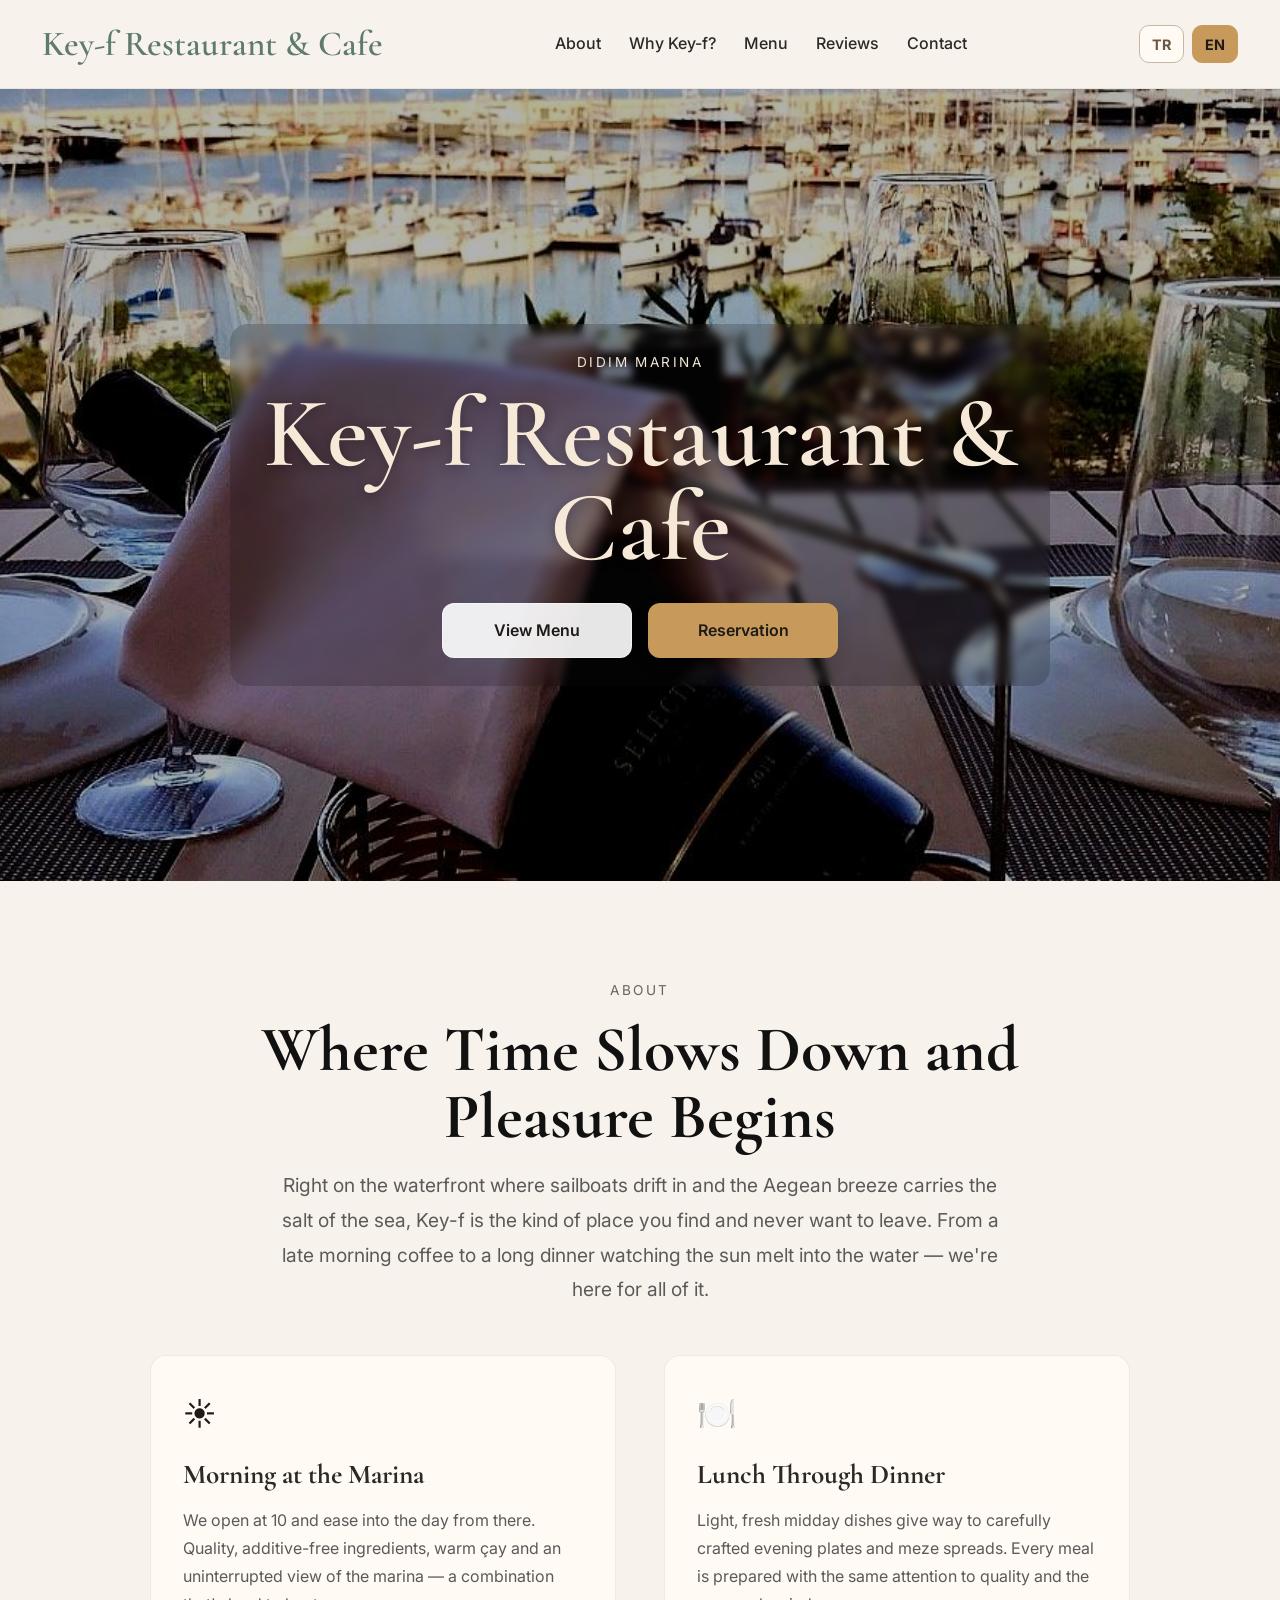
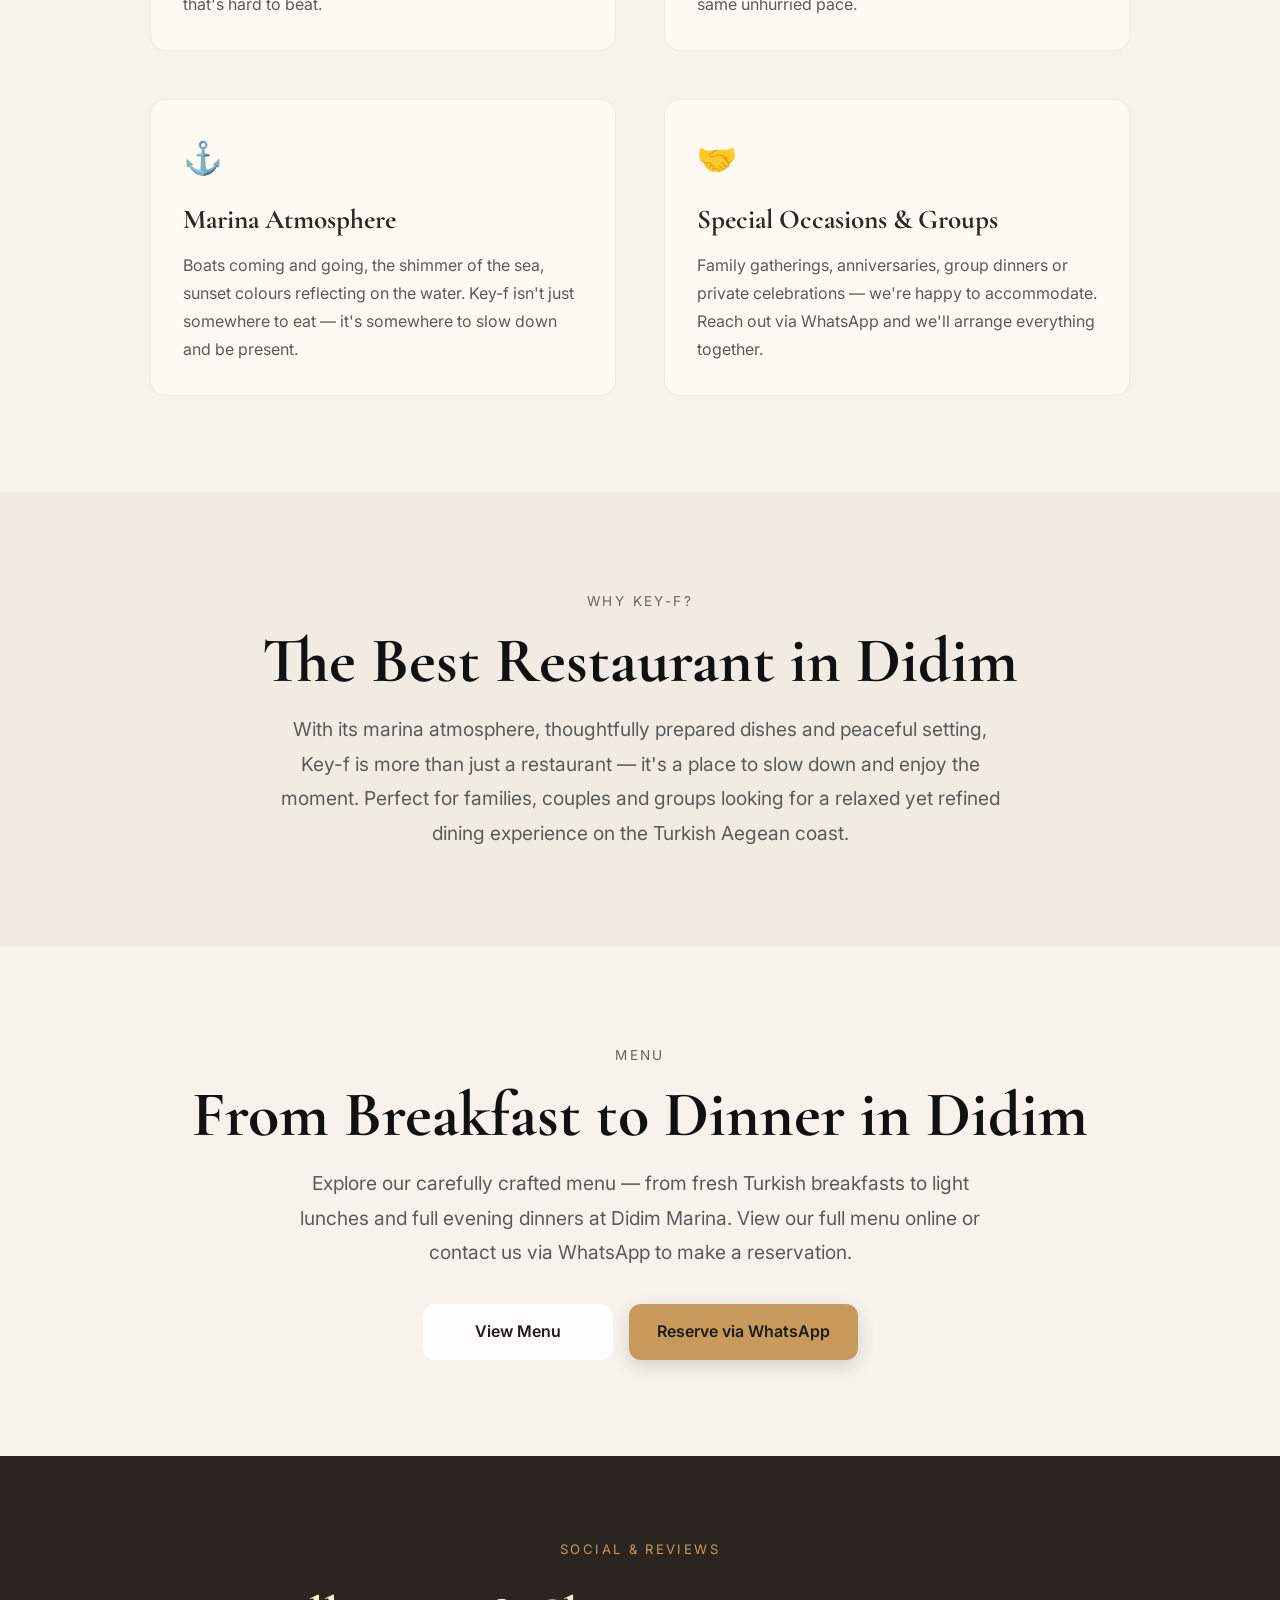
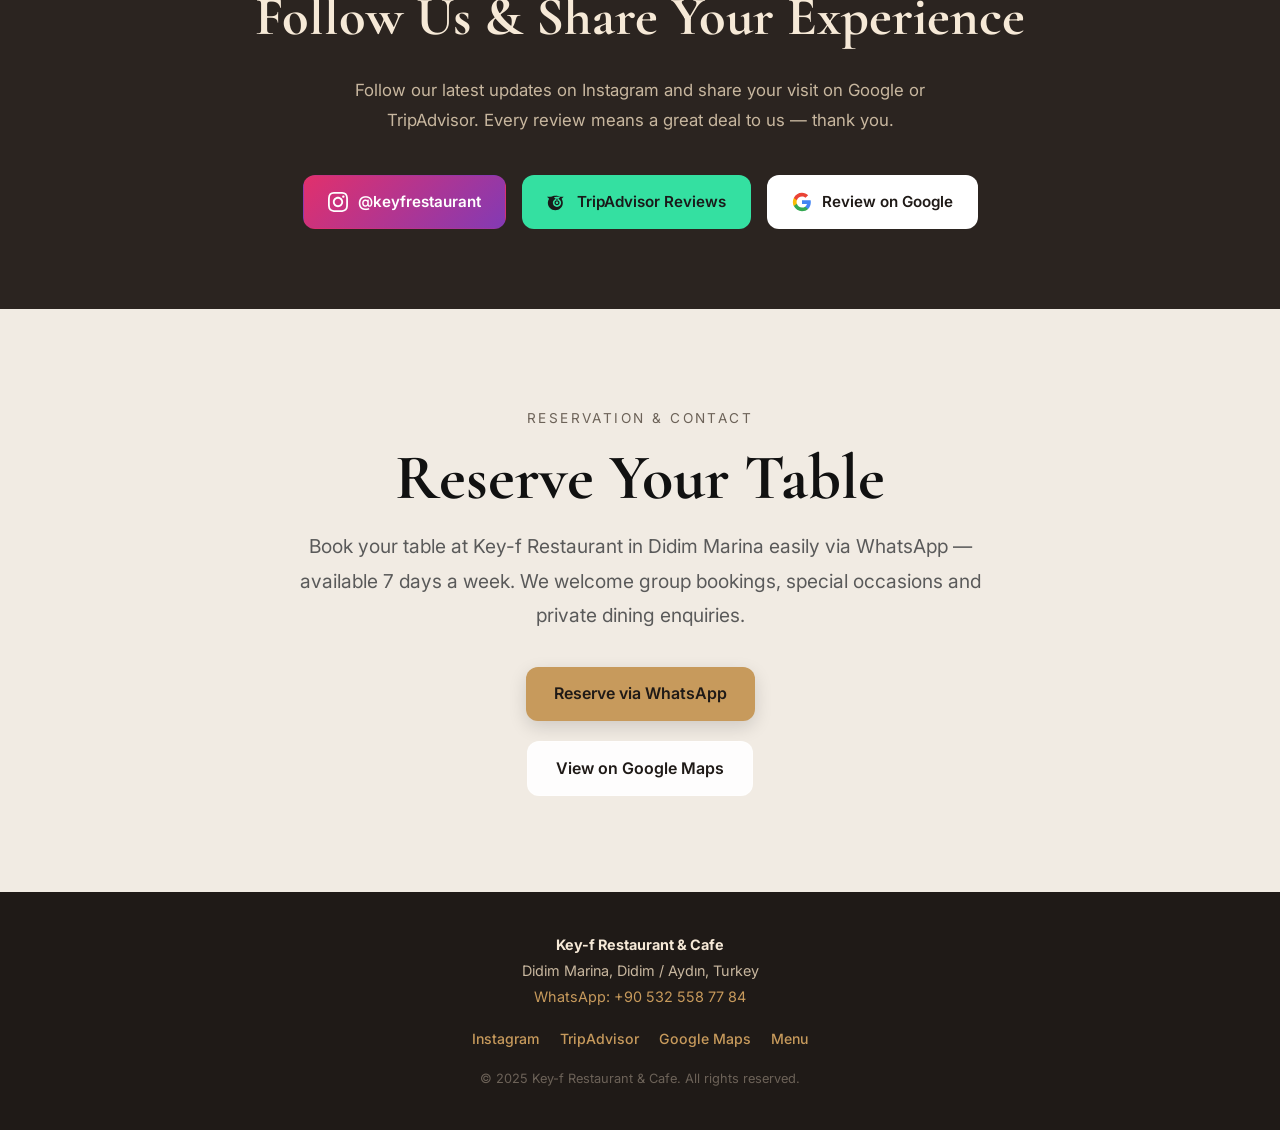
==== en.html @ b9b975cb "Update en.html" ====
<!DOCTYPE html>
<html lang="en">
<head>
  <link rel="canonical" href="https://sitenizin-adresi.com/en.html" />
  <meta charset="UTF-8" />
  <meta name="viewport" content="width=device-width, initial-scale=1.0" />

  <title>Key-f Restaurant & Cafe | Seafront Dining at Didim Marina, Turkey</title>

  <meta
    name="description"
    content="Key-f Restaurant & Cafe sits right on Didim Marina with stunning sea views. Enjoy breakfast, lunch and dinner with carefully prepared dishes. Book your table via WhatsApp."
  />
  <meta name="keywords" content="Didim restaurant, Didim Marina restaurant, restaurant in Didim, Didim cafe, seafront restaurant Turkey, Didim dining, Key-f restaurant, Didim breakfast, Didim reservation" />
  <link rel="canonical" href="https://www.keyfrestaurant.com/en.html" />
  <link rel="alternate" hreflang="tr" href="https://www.keyfrestaurant.com/" />
  <link rel="alternate" hreflang="en" href="https://www.keyfrestaurant.com/en.html" />

  <meta property="og:type" content="restaurant" />
  <meta property="og:title" content="Key-f Restaurant & Cafe | Didim Marina, Turkey" />
  <meta property="og:description" content="Seafront restaurant at Didim Marina. From breakfast to dinner with stunning sea views and a relaxed marina atmosphere." />
  <meta property="og:url" content="https://www.keyfrestaurant.com/en.html" />
  <meta property="og:image" content="https://www.keyfrestaurant.com/hero.jpg" />
  <meta property="og:locale" content="en_GB" />
  <meta property="og:locale:alternate" content="tr_TR" />
  <meta property="og:site_name" content="Key-f Restaurant & Cafe" />

  <meta name="twitter:card" content="summary_large_image" />
  <meta name="twitter:title" content="Key-f Restaurant & Cafe | Didim Marina" />
  <meta name="twitter:description" content="Seafront dining at Didim Marina, Turkey. Breakfast to dinner. Book via WhatsApp." />
  <meta name="twitter:image" content="https://www.keyfrestaurant.com/hero.jpg" />

  <script type="application/ld+json">
  {
    "@context": "https://schema.org",
    "@type": "Restaurant",
    "name": "Key-f Restaurant & Cafe",
    "description": "Seafront restaurant and cafe at Didim Marina. From breakfast to dinner with stunning sea views and a relaxed atmosphere.",
    "url": "https://www.keyfrestaurant.com/en.html",
    "image": "https://www.keyfrestaurant.com/hero.jpg",
    "telephone": "+905325587784",
    "address": {
      "@type": "PostalAddress",
      "addressLocality": "Didim",
      "addressRegion": "Aydın",
      "addressCountry": "TR"
    },
    "geo": {
      "@type": "GeoCoordinates",
      "latitude": "37.3690",
      "longitude": "27.2693"
    },
    "servesCuisine": "Turkish Cuisine",
    "priceRange": "₺₺",
    "hasMap": "https://maps.google.com/?q=37.3690,27.2693",
    "menu": "https://keyfrestaurant.qr.menulux.com",
    "acceptsReservations": "True",
    "openingHours": "Mo-Su 08:00-23:00",
    "sameAs": [
      "https://www.instagram.com/keyfrestaurant",
      "https://www.tripadvisor.com.tr/overview?locationId=4831792"
    ]
  }
  </script>

  <link rel="preconnect" href="https://fonts.googleapis.com" />
  <link rel="preconnect" href="https://fonts.gstatic.com" crossorigin />
  <link
    href="https://fonts.googleapis.com/css2?family=Cormorant+Garamond:wght@500;600;700&family=Inter:wght@400;500;600;700&display=swap"
    rel="stylesheet"
  />
  <style>
    * { box-sizing: border-box; margin: 0; padding: 0; }
    html { scroll-behavior: smooth; }
    body { font-family: "Inter", sans-serif; color: #1f1a17; background: #f7f2eb; line-height: 1.6; }
    a { text-decoration: none; }

    .site-header {
      position: sticky; top: 0; z-index: 1000;
      background: rgba(247, 242, 235, 0.96);
      backdrop-filter: blur(10px);
      border-bottom: 1px solid rgba(0,0,0,0.06);
    }
    .header-inner {
      max-width: 1240px; margin: 0 auto; padding: 16px 22px;
      display: flex; align-items: center; justify-content: space-between; gap: 20px;
    }
    .logo { font-family: "Cormorant Garamond", serif; font-size: 2.2rem; font-weight: 600; color: #5f7b6e; white-space: nowrap; }
    .main-nav { display: flex; align-items: center; gap: 28px; flex-wrap: wrap; justify-content: center; }
    .main-nav a { color: #2b2926; font-size: 1rem; font-weight: 500; transition: color 0.25s ease; }
    .main-nav a:hover { color: #b98949; }
    .lang-switch { display: flex; align-items: center; gap: 8px; flex-shrink: 0; }
    .lang-btn {
      display: inline-flex; align-items: center; justify-content: center;
      min-width: 44px; height: 38px; padding: 0 12px; border-radius: 10px;
      border: 1px solid #c8b79f; background: #fffaf3; color: #6a5641;
      font-size: 0.9rem; font-weight: 700; transition: all 0.25s ease;
    }
    .lang-btn:hover { border-color: #b98949; color: #b98949; }
    .lang-btn.active { background: #c79a5c; border-color: #c79a5c; color: #1f1a17; }

    .hero {
      position: relative; min-height: 88vh;
      display: flex; align-items: center; justify-content: center;
      text-align: center; padding: 120px 20px 80px;
      background: linear-gradient(rgba(0,0,0,0.30), rgba(0,0,0,0.30)), url("hero.jpg") center center / cover no-repeat;
      overflow: hidden;
    }
    .hero-content {
      max-width: 820px; padding: 28px 32px;
      background: rgba(20,18,16,0.20); backdrop-filter: blur(4px); border-radius: 18px;
    }
    .hero-subtitle { margin-bottom: 12px; font-size: 0.85rem; letter-spacing: 0.18em; text-transform: uppercase; color: #f2e7d8; }
    .hero h1 {
      font-family: "Cormorant Garamond", serif; font-size: clamp(3.4rem, 8vw, 6.2rem);
      line-height: 0.95; font-weight: 600; color: #f6e9d7; margin-bottom: 28px;
      text-shadow: 0 2px 12px rgba(0,0,0,0.30);
    }
    .hero-buttons, .menu-buttons { display: flex; justify-content: center; gap: 16px; flex-wrap: wrap; }

    .btn {
      display: inline-flex; align-items: center; justify-content: center;
      min-width: 190px; padding: 14px 28px; border-radius: 12px;
      font-size: 1rem; font-weight: 600; transition: all 0.25s ease;
    }
    .btn-primary { background: #c79a5c; color: #1f1a17; box-shadow: 0 6px 18px rgba(0,0,0,0.14); }
    .btn-primary:hover { background: #b98949; transform: translateY(-1px); }
    .btn-secondary { background: rgba(255,255,255,0.90); color: #1f1a17; border: 1px solid rgba(255,255,255,0.45); }
    .btn-secondary:hover { background: #ffffff; transform: translateY(-1px); }

    .content-section { padding: 96px 20px; }
    .section-light { background: #f7f2eb; }
    .section-soft { background: #f1ebe3; }
    .section-container { max-width: 980px; margin: 0 auto; text-align: center; }
    .section-eyebrow { display: inline-block; margin-bottom: 14px; font-size: 0.85rem; letter-spacing: 0.18em; color: #6c6258; }
    .content-section h2 {
      font-family: "Cormorant Garamond", serif; font-size: clamp(2.6rem, 5vw, 4.2rem);
      line-height: 1.05; margin-bottom: 18px; color: #111;
    }
    .content-section p { max-width: 720px; margin: 0 auto; font-size: 1.2rem; line-height: 1.8; color: #5a5a5a; }
    .menu-buttons { margin-top: 34px; }

    /* ABOUT GRID */
    .about-grid {
      display: grid; grid-template-columns: 1fr 1fr; gap: 48px;
      text-align: left; margin-top: 48px; align-items: start;
    }
    .about-card {
      background: #fffaf3; border-radius: 16px;
      padding: 32px; border: 1px solid rgba(199, 154, 92, 0.18);
    }
    .about-card-icon { font-size: 2rem; margin-bottom: 14px; }
    .about-card h3 { font-family: "Cormorant Garamond", serif; font-size: 1.7rem; color: #2b2926; margin-bottom: 10px; }
    .about-card p { font-size: 1rem; color: #5a5a5a; line-height: 1.75; margin: 0; }

    /* SOCIAL SECTION */
    .social-section { padding: 80px 20px; background: #2b2420; }
    .social-container { max-width: 860px; margin: 0 auto; text-align: center; }
    .social-eyebrow { display: inline-block; margin-bottom: 14px; font-size: 0.82rem; letter-spacing: 0.18em; color: #c79a5c; }
    .social-section h2 { font-family: "Cormorant Garamond", serif; font-size: clamp(2.2rem, 5vw, 3.4rem); color: #f6e9d7; margin-bottom: 14px; }
    .social-section p { color: #c8b79f; font-size: 1.05rem; line-height: 1.8; max-width: 580px; margin: 0 auto 40px; }
    .social-links { display: flex; justify-content: center; gap: 16px; flex-wrap: wrap; }
    .social-btn {
      display: inline-flex; align-items: center; gap: 10px;
      padding: 14px 24px; border-radius: 12px; font-size: 0.95rem; font-weight: 600;
      transition: all 0.25s ease; border: 1px solid transparent;
    }
    .social-btn svg { width: 20px; height: 20px; flex-shrink: 0; }
    .social-btn-instagram { background: linear-gradient(135deg, #e1306c, #833ab4); color: #fff; }
    .social-btn-instagram:hover { opacity: 0.88; transform: translateY(-2px); }
    .social-btn-tripadvisor { background: #34e0a1; color: #1a1a1a; }
    .social-btn-tripadvisor:hover { background: #28c98f; transform: translateY(-2px); }
    .social-btn-google { background: #fff; color: #1f1a17; border-color: rgba(255,255,255,0.3); }
    .social-btn-google:hover { background: #f1f1f1; transform: translateY(-2px); }

    /* MAP */
    .map-wrapper {
      margin-top: 40px; border-radius: 16px; overflow: hidden;
      box-shadow: 0 8px 32px rgba(0,0,0,0.12); border: 1px solid rgba(199,154,92,0.2);
    }
    .map-wrapper iframe { display: block; width: 100%; height: 420px; border: 0; }

    /* FOOTER */
    footer { background: #1f1a17; color: #c8b79f; text-align: center; padding: 40px 20px; font-size: 0.9rem; line-height: 1.8; }
    .footer-social { display: flex; justify-content: center; gap: 20px; margin: 16px 0; flex-wrap: wrap; }
    .footer-social a { color: #c79a5c; font-size: 0.88rem; font-weight: 500; transition: color 0.2s; }
    .footer-social a:hover { color: #f6e9d7; }

    /* RESPONSIVE */
    @media (max-width: 1024px) {
      .header-inner { flex-wrap: wrap; justify-content: center; }
      .main-nav { order: 3; width: 100%; gap: 18px; }
      .lang-switch { order: 2; }
      .logo { text-align: center; }
      .hero { min-height: 82vh; padding-top: 110px; }
      .hero-content { max-width: 92%; padding: 22px 20px; }
      .content-section p { font-size: 1.08rem; }
      .about-grid { grid-template-columns: 1fr; gap: 24px; }
    }
    @media (max-width: 768px) {
      .header-inner { padding: 16px; }
      .logo { font-size: 1.9rem; }
      .main-nav { gap: 14px; }
      .main-nav a { font-size: 0.95rem; }
      .lang-btn { min-width: 42px; height: 36px; font-size: 0.85rem; }
      .hero h1 { font-size: clamp(2.8rem, 11vw, 4.4rem); }
      .hero-subtitle { font-size: 0.78rem; }
      .btn { width: 100%; max-width: 320px; }
      .hero-buttons, .menu-buttons { flex-direction: column; align-items: center; }
      .content-section { padding: 78px 18px; }
      .content-section p { font-size: 1rem; line-height: 1.75; }
      .social-links { flex-direction: column; align-items: center; }
      .social-btn { width: 100%; max-width: 300px; justify-content: center; }
      .map-wrapper iframe { height: 300px; }
    }
    @media (max-width: 480px) {
      .logo { font-size: 1.6rem; }
      .content-section h2 { font-size: 2.4rem; }
      .hero-content { border-radius: 14px; }
    }
  </style>
</head>
<body>
  <header class="site-header">
    <div class="header-inner">
      <a href="#top" class="logo">Key-f Restaurant &amp; Cafe</a>
      <nav class="main-nav" aria-label="Main navigation">
        <a href="#about">About</a>
        <a href="#why">Why Key-f?</a>
        <a href="#menu">Menu</a>
        <a href="#social">Reviews</a>
        <a href="#contact">Contact</a>
      </nav>
      <div class="lang-switch">
        <a href="index.html" class="lang-btn" aria-label="Türkçe">TR</a>
        <a href="en.html" class="lang-btn active" aria-label="English">EN</a>
      </div>
    </div>
  </header>

  <main>
    <section class="hero" id="top" aria-label="Hero image">
      <div class="hero-content">
        <p class="hero-subtitle">Didim Marina</p>
        <h1>Key-f Restaurant &amp; Cafe</h1>
        <div class="hero-buttons">
          <a href="#menu" class="btn btn-secondary">View Menu</a>
          <a href="https://wa.me/905325587784" target="_blank" rel="noopener" class="btn btn-primary">Reservation</a>
        </div>
      </div>
    </section>

    <!-- ABOUT — Enhanced -->
    <section id="about" class="content-section section-light">
      <div class="section-container">
        <span class="section-eyebrow">ABOUT</span>
        <h2>Where Time Slows Down and Pleasure Begins</h2>
        <p>
          Right on the waterfront where sailboats drift in and the Aegean breeze carries the salt of the sea,
          Key-f is the kind of place you find and never want to leave.
          From a late morning coffee to a long dinner watching the sun melt into the water — we're here for all of it.
        </p>

        <div class="about-grid">
          <div class="about-card">
            <div class="about-card-icon">☀️</div>
            <h3>Morning at the Marina</h3>
            <p>
              We open at 10 and ease into the day from there. Quality, additive-free ingredients,
              warm çay and an uninterrupted view of the marina — a combination that's hard to beat.
            </p>
          </div>
          <div class="about-card">
            <div class="about-card-icon">🍽️</div>
            <h3>Lunch Through Dinner</h3>
            <p>
              Light, fresh midday dishes give way to carefully crafted evening plates and meze spreads.
              Every meal is prepared with the same attention to quality and the same unhurried pace.
            </p>
          </div>
          <div class="about-card">
            <div class="about-card-icon">⚓</div>
            <h3>Marina Atmosphere</h3>
            <p>
              Boats coming and going, the shimmer of the sea, sunset colours reflecting on the water.
              Key-f isn't just somewhere to eat — it's somewhere to slow down and be present.
            </p>
          </div>
          <div class="about-card">
            <div class="about-card-icon">🤝</div>
            <h3>Special Occasions & Groups</h3>
            <p>
              Family gatherings, anniversaries, group dinners or private celebrations — we're happy to accommodate.
              Reach out via WhatsApp and we'll arrange everything together.
            </p>
          </div>
        </div>
      </div>
    </section>

    <section id="why" class="content-section section-soft">
      <div class="section-container">
        <span class="section-eyebrow">WHY KEY-F?</span>
        <h2>The Best Restaurant in Didim</h2>
        <p>
          With its marina atmosphere, thoughtfully prepared dishes and peaceful setting, Key-f is more than just a restaurant — it's a place to slow down and enjoy the moment.
          Perfect for families, couples and groups looking for a relaxed yet refined dining experience on the Turkish Aegean coast.
        </p>
      </div>
    </section>

    <section id="menu" class="content-section section-light">
      <div class="section-container">
        <span class="section-eyebrow">MENU</span>
        <h2>From Breakfast to Dinner in Didim</h2>
        <p>
          Explore our carefully crafted menu — from fresh Turkish breakfasts to light lunches and full evening dinners at Didim Marina.
          View our full menu online or contact us via WhatsApp to make a reservation.
        </p>
        <div class="menu-buttons">
          <a href="https://keyfrestaurant.qr.menulux.com" target="_blank" rel="noopener" class="btn btn-secondary">View Menu</a>
          <a href="https://wa.me/905325587784" target="_blank" rel="noopener" class="btn btn-primary">Reserve via WhatsApp</a>
        </div>
      </div>
    </section>

    <!-- SOCIAL & REVIEWS — New section -->
    <section id="social" class="social-section">
      <div class="social-container">
        <span class="social-eyebrow">SOCIAL &amp; REVIEWS</span>
        <h2>Follow Us &amp; Share Your Experience</h2>
        <p>
          Follow our latest updates on Instagram and share your visit on Google or TripAdvisor.
          Every review means a great deal to us — thank you.
        </p>
        <div class="social-links">
          <!-- Instagram -->
          <a href="https://www.instagram.com/keyfrestaurant" target="_blank" rel="noopener" class="social-btn social-btn-instagram">
            <svg viewBox="0 0 24 24" fill="currentColor" aria-hidden="true">
              <path d="M12 2.163c3.204 0 3.584.012 4.85.07 3.252.148 4.771 1.691 4.919 4.919.058 1.265.069 1.645.069 4.849 0 3.205-.012 3.584-.069 4.849-.149 3.225-1.664 4.771-4.919 4.919-1.266.058-1.644.07-4.85.07-3.204 0-3.584-.012-4.849-.07-3.26-.149-4.771-1.699-4.919-4.92-.058-1.265-.07-1.644-.07-4.849 0-3.204.013-3.583.07-4.849.149-3.227 1.664-4.771 4.919-4.919 1.266-.057 1.645-.069 4.849-.069zm0-2.163c-3.259 0-3.667.014-4.947.072-4.358.2-6.78 2.618-6.98 6.98-.059 1.281-.073 1.689-.073 4.948 0 3.259.014 3.668.072 4.948.2 4.358 2.618 6.78 6.98 6.98 1.281.058 1.689.072 4.948.072 3.259 0 3.668-.014 4.948-.072 4.354-.2 6.782-2.618 6.979-6.98.059-1.28.073-1.689.073-4.948 0-3.259-.014-3.667-.072-4.947-.196-4.354-2.617-6.78-6.979-6.98-1.281-.059-1.69-.073-4.949-.073zm0 5.838c-3.403 0-6.162 2.759-6.162 6.162s2.759 6.163 6.162 6.163 6.162-2.759 6.162-6.163c0-3.403-2.759-6.162-6.162-6.162zm0 10.162c-2.209 0-4-1.79-4-4 0-2.209 1.791-4 4-4s4 1.791 4 4c0 2.21-1.791 4-4 4zm6.406-11.845c-.796 0-1.441.645-1.441 1.44s.645 1.44 1.441 1.44c.795 0 1.439-.645 1.439-1.44s-.644-1.44-1.439-1.44z"/>
            </svg>
            @keyfrestaurant
          </a>

          <!-- TripAdvisor -->
          <a href="https://www.tripadvisor.com.tr/overview?locationId=4831792" target="_blank" rel="noopener" class="social-btn social-btn-tripadvisor">
            <svg viewBox="0 0 24 24" fill="currentColor" aria-hidden="true">
              <path d="M12.006 4.295c-2.517 0-4.909.494-7.097 1.385L0 5.68l2.503 2.503C1.57 9.625 1 11.246 1 13c0 4.971 4.029 9 9 9h.006c4.971 0 9-4.029 9-9 0-1.754-.57-3.375-1.503-4.817L20 5.68l-4.909-.007C12.902 4.789 10.523 4.295 12.006 4.295zm-.006 1.5c1.333 0 2.614.205 3.819.583L12.006 9.5 8.187 6.378A11.44 11.44 0 0 1 12 5.795zM7 13c0-2.761 2.239-5 5-5s5 2.239 5 5-2.239 5-5 5-5-2.239-5-5zm5-3c-1.657 0-3 1.343-3 3s1.343 3 3 3 3-1.343 3-3-1.343-3-3-3zm0 1.5c.828 0 1.5.672 1.5 1.5S12.828 14.5 12 14.5 10.5 13.828 10.5 13s.672-1.5 1.5-1.5z"/>
            </svg>
            TripAdvisor Reviews
          </a>

          <!-- Google -->
          <a href="https://www.google.com/maps/search/Key-f+Restaurant+%26+Cafe+Didim" target="_blank" rel="noopener" class="social-btn social-btn-google">
            <svg viewBox="0 0 24 24" aria-hidden="true">
              <path fill="#4285F4" d="M22.56 12.25c0-.78-.07-1.53-.2-2.25H12v4.26h5.92c-.26 1.37-1.04 2.53-2.21 3.31v2.77h3.57c2.08-1.92 3.28-4.74 3.28-8.09z"/>
              <path fill="#34A853" d="M12 23c2.97 0 5.46-.98 7.28-2.66l-3.57-2.77c-.98.66-2.23 1.06-3.71 1.06-2.86 0-5.29-1.93-6.16-4.53H2.18v2.84C3.99 20.53 7.7 23 12 23z"/>
              <path fill="#FBBC05" d="M5.84 14.09c-.22-.66-.35-1.36-.35-2.09s.13-1.43.35-2.09V7.07H2.18C1.43 8.55 1 10.22 1 12s.43 3.45 1.18 4.93l2.85-2.22.81-.62z"/>
              <path fill="#EA4335" d="M12 5.38c1.62 0 3.06.56 4.21 1.64l3.15-3.15C17.45 2.09 14.97 1 12 1 7.7 1 3.99 3.47 2.18 7.07l3.66 2.84c.87-2.6 3.3-4.53 6.16-4.53z"/>
            </svg>
            Review on Google
          </a>
        </div>
      </div>
    </section>

    <!-- CONTACT + MAP -->
    <section id="contact" class="content-section section-soft">
      <div class="section-container">
        <span class="section-eyebrow">RESERVATION &amp; CONTACT</span>
        <h2>Reserve Your Table</h2>
        <p>
          Book your table at Key-f Restaurant in Didim Marina easily via WhatsApp — available 7 days a week.
          We welcome group bookings, special occasions and private dining enquiries.
        </p>
        <div style="margin-top: 34px;">
          <a href="https://wa.me/905325587784" target="_blank" rel="noopener" class="btn btn-primary">
            Reserve via WhatsApp
          </a>
        </div>

        <div style="margin-top: 20px;">
          <a href="https://www.google.com/maps/search/Key-f+Restaurant+%26+Cafe+Didim" target="_blank" rel="noopener" class="btn btn-secondary">
            View on Google Maps
          </a>
        </div>
      </div>
    </section>
  </main>

  <footer>
    <p><strong style="color:#f6e9d7;">Key-f Restaurant &amp; Cafe</strong></p>
    <p>Didim Marina, Didim / Aydın, Turkey</p>
    <p><a href="https://wa.me/905325587784" style="color:#c79a5c;">WhatsApp: +90 532 558 77 84</a></p>
    <div class="footer-social">
      <a href="https://www.instagram.com/keyfrestaurant" target="_blank" rel="noopener">Instagram</a>
      <a href="https://www.tripadvisor.com.tr/overview?locationId=4831792" target="_blank" rel="noopener">TripAdvisor</a>
      <a href="https://www.google.com/maps/search/Key-f+Restaurant+%26+Cafe+Didim" target="_blank" rel="noopener">Google Maps</a>
      <a href="https://keyfrestaurant.qr.menulux.com" target="_blank" rel="noopener">Menu</a>
    </div>
    <p style="margin-top:12px; font-size:0.8rem; color:#6c6258;">© 2025 Key-f Restaurant &amp; Cafe. All rights reserved.</p>
  </footer>

</body>
</html>
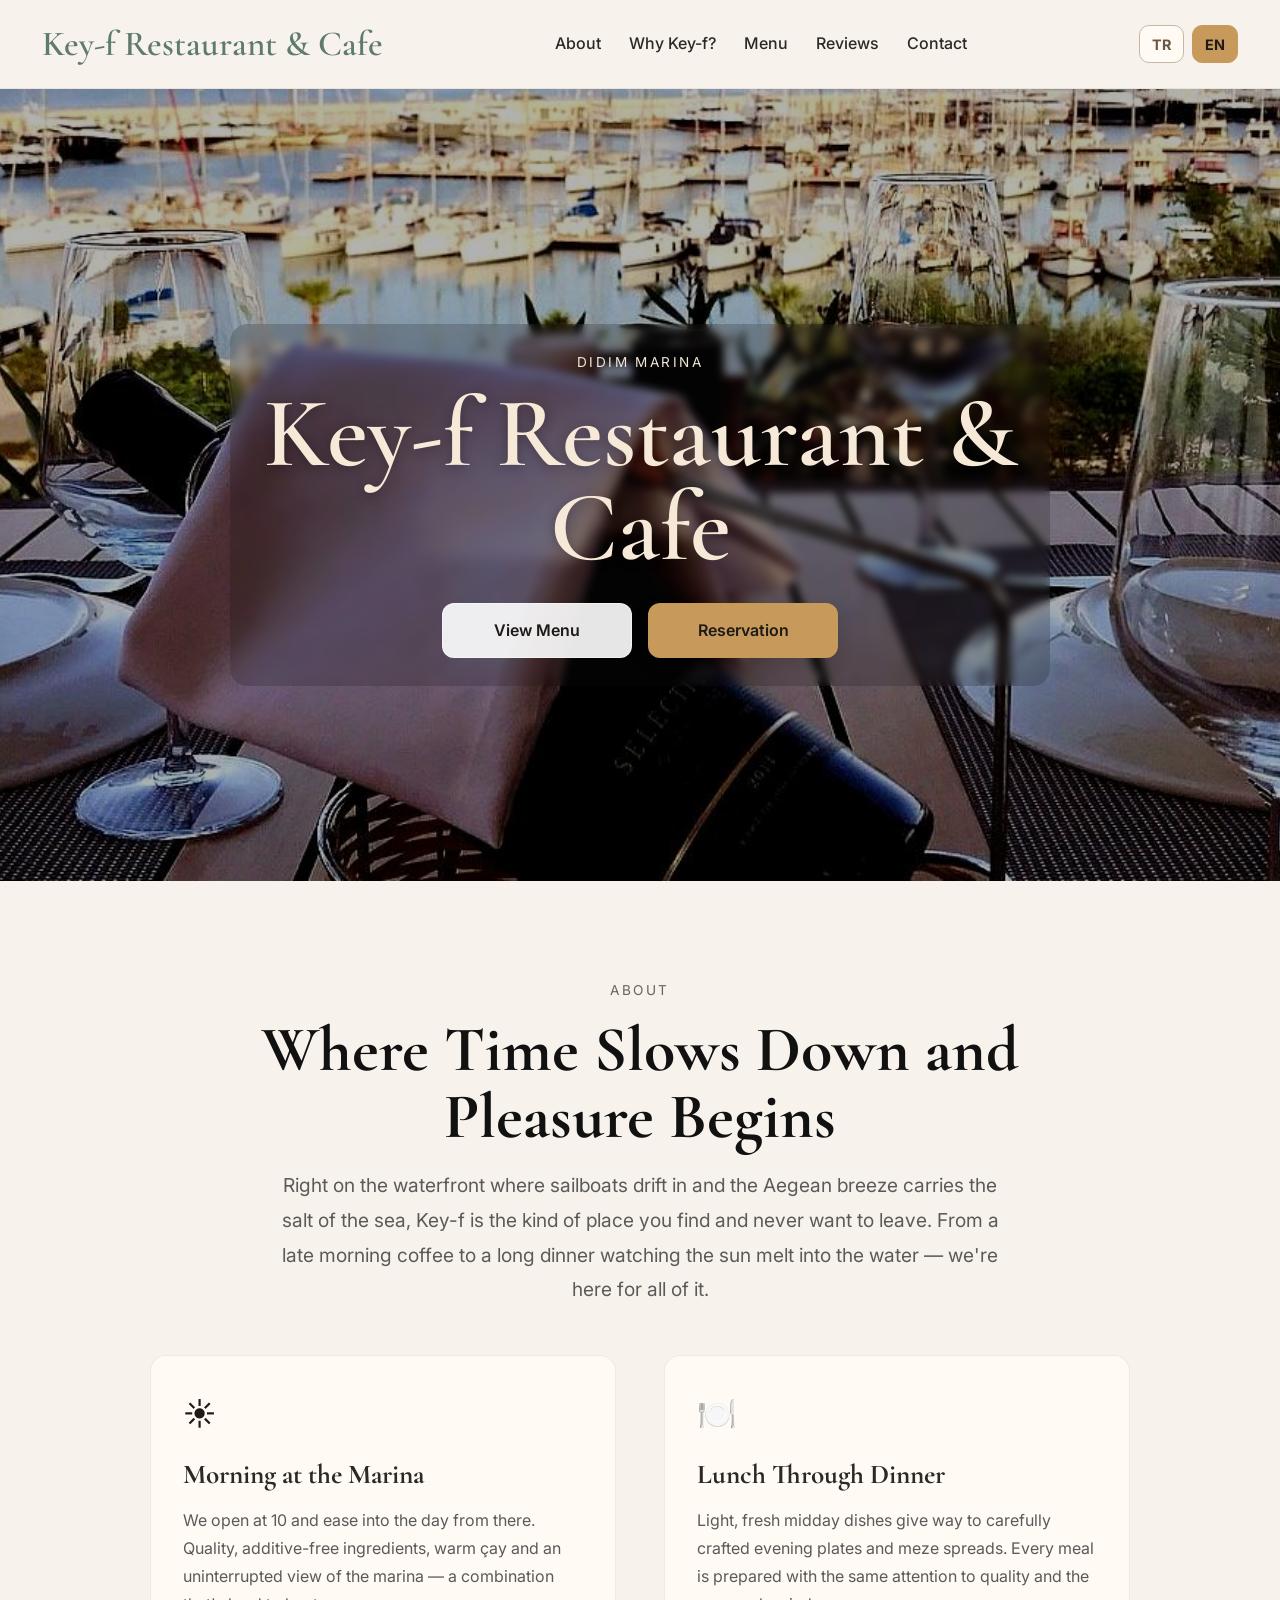
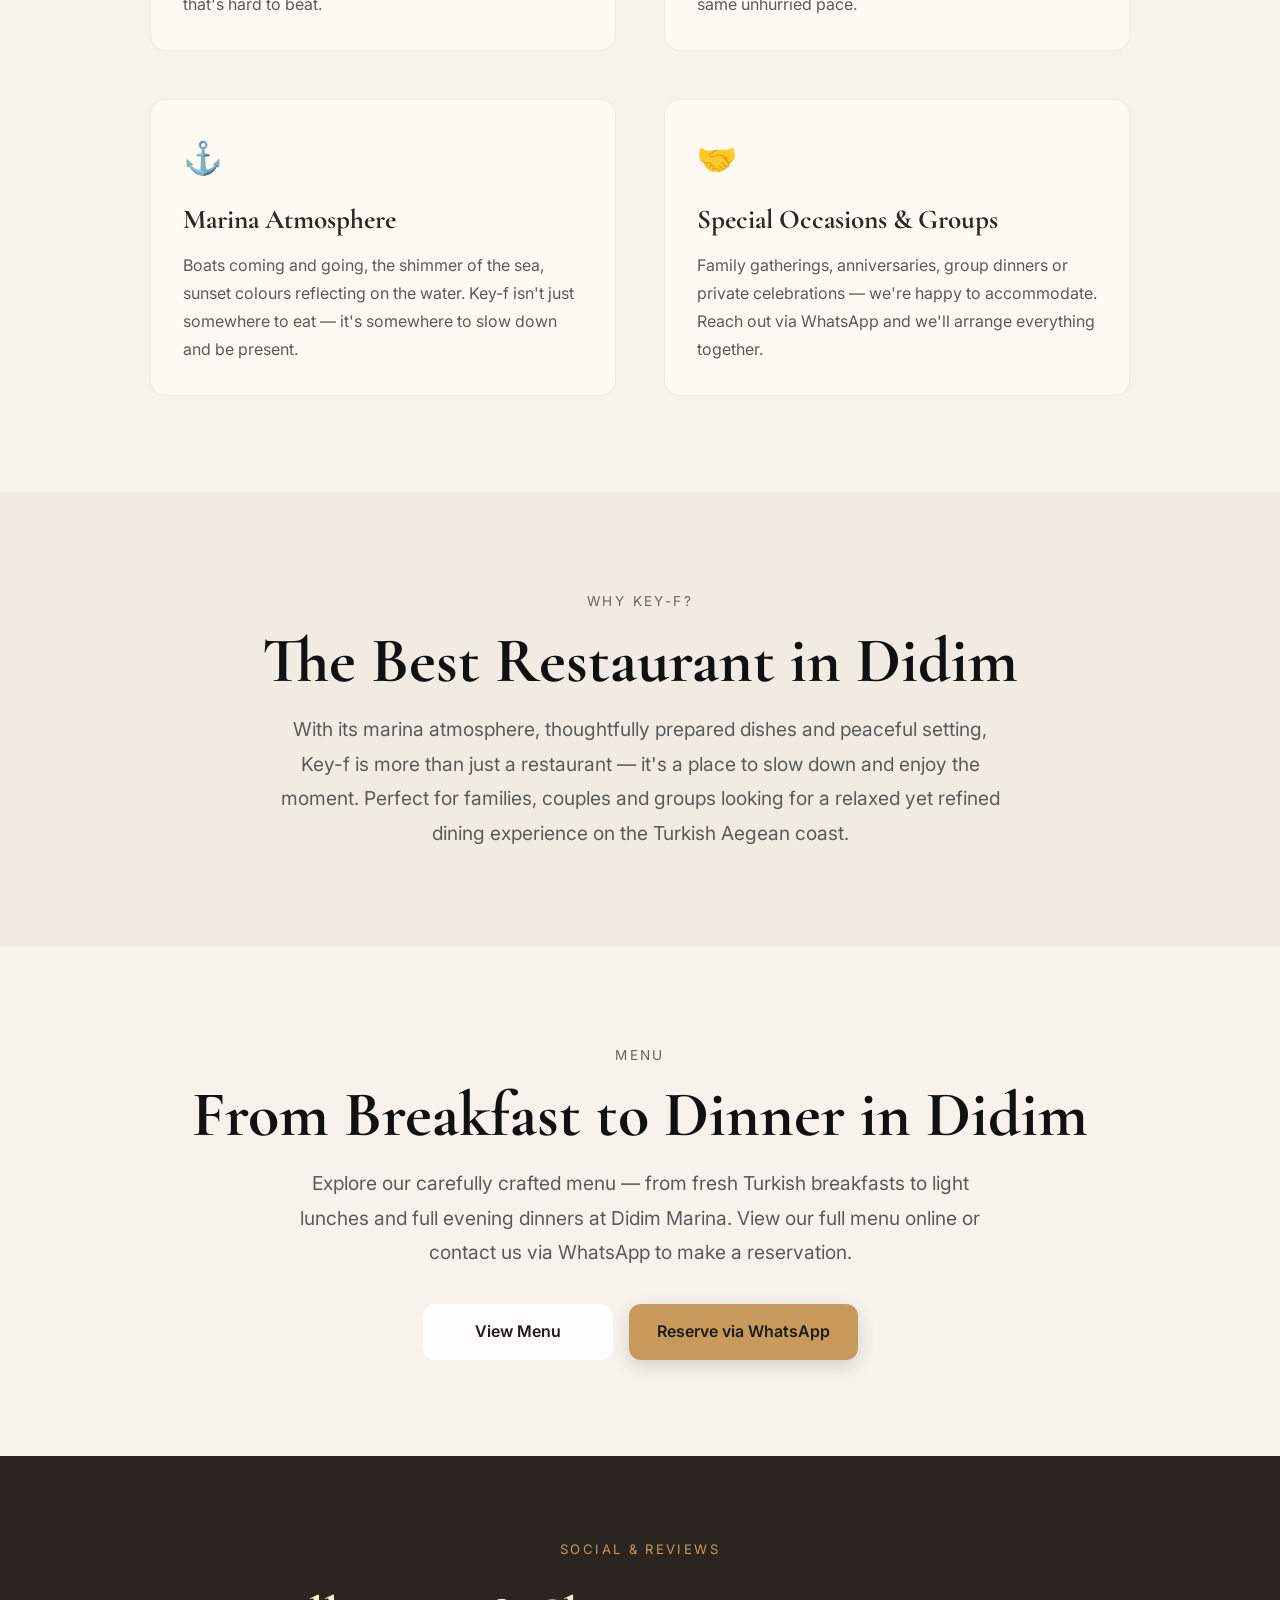
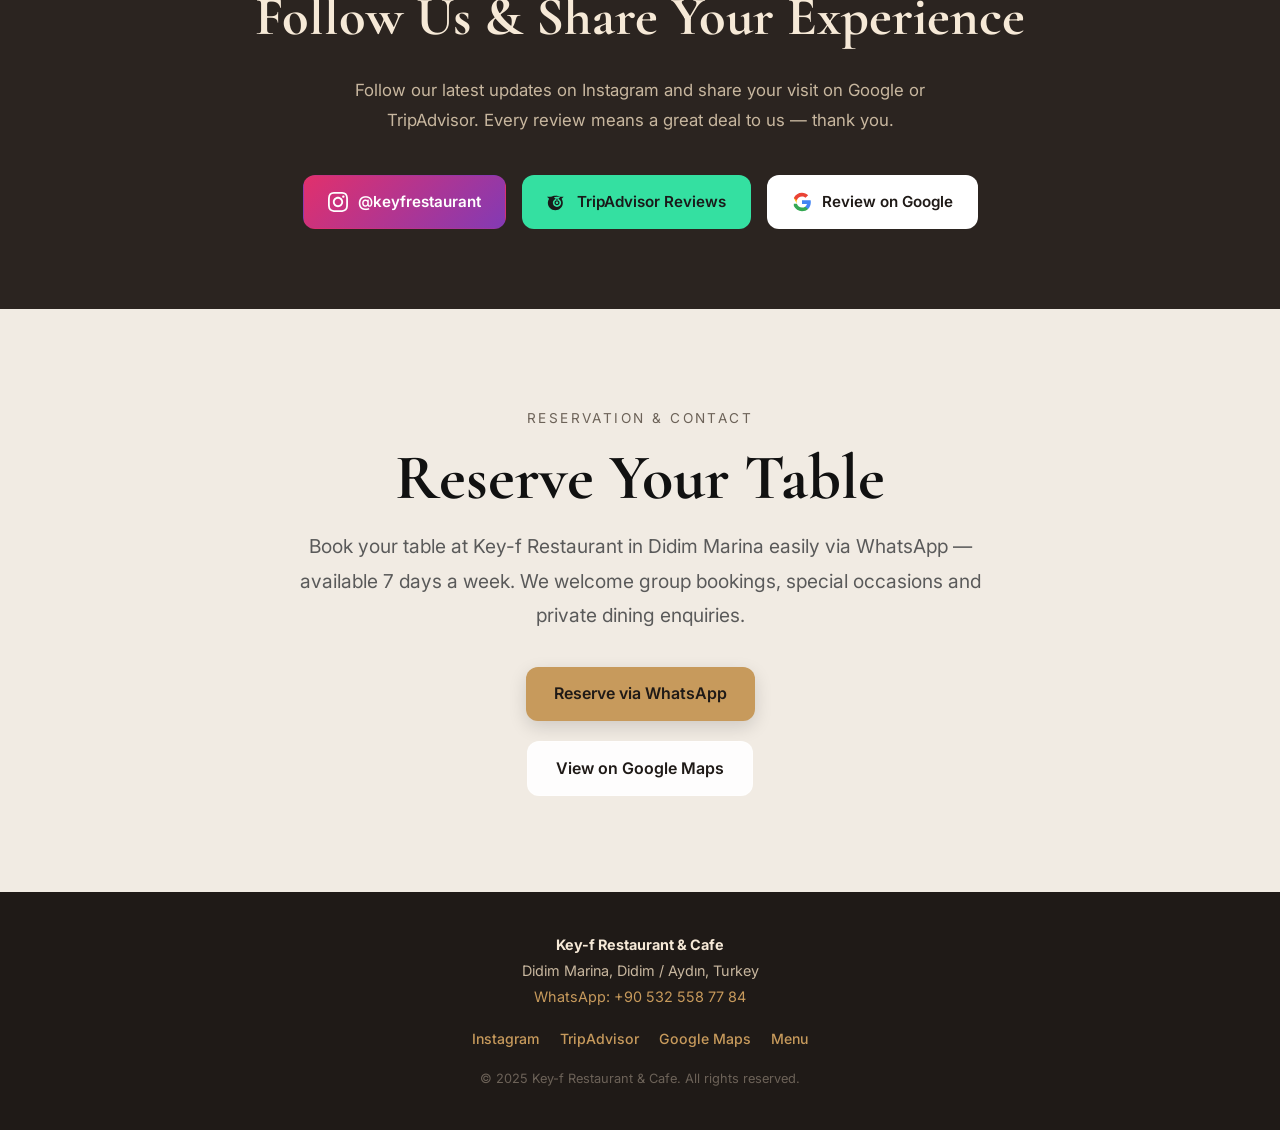
==== commit 23aff0f2: "Update en.html" ====
--- a/en.html
+++ b/en.html
@@ -1,7 +1,6 @@
 <!DOCTYPE html>
 <html lang="en">
 <head>
-  <link rel="canonical" href="https://sitenizin-adresi.com/en.html" />
   <meta charset="UTF-8" />
   <meta name="viewport" content="width=device-width, initial-scale=1.0" />
 
@@ -12,9 +11,11 @@
     content="Key-f Restaurant & Cafe sits right on Didim Marina with stunning sea views. Enjoy breakfast, lunch and dinner with carefully prepared dishes. Book your table via WhatsApp."
   />
   <meta name="keywords" content="Didim restaurant, Didim Marina restaurant, restaurant in Didim, Didim cafe, seafront restaurant Turkey, Didim dining, Key-f restaurant, Didim breakfast, Didim reservation" />
+
   <link rel="canonical" href="https://www.keyfrestaurant.com/en.html" />
   <link rel="alternate" hreflang="tr" href="https://www.keyfrestaurant.com/" />
   <link rel="alternate" hreflang="en" href="https://www.keyfrestaurant.com/en.html" />
+  <link rel="alternate" hreflang="x-default" href="https://www.keyfrestaurant.com/" />
 
   <meta property="og:type" content="restaurant" />
   <meta property="og:title" content="Key-f Restaurant & Cafe | Didim Marina, Turkey" />
@@ -140,7 +141,6 @@
     .content-section p { max-width: 720px; margin: 0 auto; font-size: 1.2rem; line-height: 1.8; color: #5a5a5a; }
     .menu-buttons { margin-top: 34px; }
 
-    /* ABOUT GRID */
     .about-grid {
       display: grid; grid-template-columns: 1fr 1fr; gap: 48px;
       text-align: left; margin-top: 48px; align-items: start;
@@ -153,7 +153,6 @@
     .about-card h3 { font-family: "Cormorant Garamond", serif; font-size: 1.7rem; color: #2b2926; margin-bottom: 10px; }
     .about-card p { font-size: 1rem; color: #5a5a5a; line-height: 1.75; margin: 0; }
 
-    /* SOCIAL SECTION */
     .social-section { padding: 80px 20px; background: #2b2420; }
     .social-container { max-width: 860px; margin: 0 auto; text-align: center; }
     .social-eyebrow { display: inline-block; margin-bottom: 14px; font-size: 0.82rem; letter-spacing: 0.18em; color: #c79a5c; }
@@ -173,20 +172,17 @@
     .social-btn-google { background: #fff; color: #1f1a17; border-color: rgba(255,255,255,0.3); }
     .social-btn-google:hover { background: #f1f1f1; transform: translateY(-2px); }
 
-    /* MAP */
     .map-wrapper {
       margin-top: 40px; border-radius: 16px; overflow: hidden;
       box-shadow: 0 8px 32px rgba(0,0,0,0.12); border: 1px solid rgba(199,154,92,0.2);
     }
     .map-wrapper iframe { display: block; width: 100%; height: 420px; border: 0; }
 
-    /* FOOTER */
     footer { background: #1f1a17; color: #c8b79f; text-align: center; padding: 40px 20px; font-size: 0.9rem; line-height: 1.8; }
     .footer-social { display: flex; justify-content: center; gap: 20px; margin: 16px 0; flex-wrap: wrap; }
     .footer-social a { color: #c79a5c; font-size: 0.88rem; font-weight: 500; transition: color 0.2s; }
     .footer-social a:hover { color: #f6e9d7; }
 
-    /* RESPONSIVE */
     @media (max-width: 1024px) {
       .header-inner { flex-wrap: wrap; justify-content: center; }
       .main-nav { order: 3; width: 100%; gap: 18px; }
@@ -250,7 +246,6 @@
       </div>
     </section>
 
-    <!-- ABOUT — Enhanced -->
     <section id="about" class="content-section section-light">
       <div class="section-container">
         <span class="section-eyebrow">ABOUT</span>
@@ -288,7 +283,7 @@
           </div>
           <div class="about-card">
             <div class="about-card-icon">🤝</div>
-            <h3>Special Occasions & Groups</h3>
+            <h3>Special Occasions &amp; Groups</h3>
             <p>
               Family gatherings, anniversaries, group dinners or private celebrations — we're happy to accommodate.
               Reach out via WhatsApp and we'll arrange everything together.
@@ -324,7 +319,6 @@
       </div>
     </section>
 
-    <!-- SOCIAL & REVIEWS — New section -->
     <section id="social" class="social-section">
       <div class="social-container">
         <span class="social-eyebrow">SOCIAL &amp; REVIEWS</span>
@@ -334,7 +328,6 @@
           Every review means a great deal to us — thank you.
         </p>
         <div class="social-links">
-          <!-- Instagram -->
           <a href="https://www.instagram.com/keyfrestaurant" target="_blank" rel="noopener" class="social-btn social-btn-instagram">
             <svg viewBox="0 0 24 24" fill="currentColor" aria-hidden="true">
               <path d="M12 2.163c3.204 0 3.584.012 4.85.07 3.252.148 4.771 1.691 4.919 4.919.058 1.265.069 1.645.069 4.849 0 3.205-.012 3.584-.069 4.849-.149 3.225-1.664 4.771-4.919 4.919-1.266.058-1.644.07-4.85.07-3.204 0-3.584-.012-4.849-.07-3.26-.149-4.771-1.699-4.919-4.92-.058-1.265-.07-1.644-.07-4.849 0-3.204.013-3.583.07-4.849.149-3.227 1.664-4.771 4.919-4.919 1.266-.057 1.645-.069 4.849-.069zm0-2.163c-3.259 0-3.667.014-4.947.072-4.358.2-6.78 2.618-6.98 6.98-.059 1.281-.073 1.689-.073 4.948 0 3.259.014 3.668.072 4.948.2 4.358 2.618 6.78 6.98 6.98 1.281.058 1.689.072 4.948.072 3.259 0 3.668-.014 4.948-.072 4.354-.2 6.782-2.618 6.979-6.98.059-1.28.073-1.689.073-4.948 0-3.259-.014-3.667-.072-4.947-.196-4.354-2.617-6.78-6.979-6.98-1.281-.059-1.69-.073-4.949-.073zm0 5.838c-3.403 0-6.162 2.759-6.162 6.162s2.759 6.163 6.162 6.163 6.162-2.759 6.162-6.163c0-3.403-2.759-6.162-6.162-6.162zm0 10.162c-2.209 0-4-1.79-4-4 0-2.209 1.791-4 4-4s4 1.791 4 4c0 2.21-1.791 4-4 4zm6.406-11.845c-.796 0-1.441.645-1.441 1.44s.645 1.44 1.441 1.44c.795 0 1.439-.645 1.439-1.44s-.644-1.44-1.439-1.44z"/>
@@ -342,7 +335,6 @@
             @keyfrestaurant
           </a>
 
-          <!-- TripAdvisor -->
           <a href="https://www.tripadvisor.com.tr/overview?locationId=4831792" target="_blank" rel="noopener" class="social-btn social-btn-tripadvisor">
             <svg viewBox="0 0 24 24" fill="currentColor" aria-hidden="true">
               <path d="M12.006 4.295c-2.517 0-4.909.494-7.097 1.385L0 5.68l2.503 2.503C1.57 9.625 1 11.246 1 13c0 4.971 4.029 9 9 9h.006c4.971 0 9-4.029 9-9 0-1.754-.57-3.375-1.503-4.817L20 5.68l-4.909-.007C12.902 4.789 10.523 4.295 12.006 4.295zm-.006 1.5c1.333 0 2.614.205 3.819.583L12.006 9.5 8.187 6.378A11.44 11.44 0 0 1 12 5.795zM7 13c0-2.761 2.239-5 5-5s5 2.239 5 5-2.239 5-5 5-5-2.239-5-5zm5-3c-1.657 0-3 1.343-3 3s1.343 3 3 3 3-1.343 3-3-1.343-3-3-3zm0 1.5c.828 0 1.5.672 1.5 1.5S12.828 14.5 12 14.5 10.5 13.828 10.5 13s.672-1.5 1.5-1.5z"/>
@@ -350,12 +342,11 @@
             TripAdvisor Reviews
           </a>
 
-          <!-- Google -->
           <a href="https://www.google.com/maps/search/Key-f+Restaurant+%26+Cafe+Didim" target="_blank" rel="noopener" class="social-btn social-btn-google">
             <svg viewBox="0 0 24 24" aria-hidden="true">
               <path fill="#4285F4" d="M22.56 12.25c0-.78-.07-1.53-.2-2.25H12v4.26h5.92c-.26 1.37-1.04 2.53-2.21 3.31v2.77h3.57c2.08-1.92 3.28-4.74 3.28-8.09z"/>
               <path fill="#34A853" d="M12 23c2.97 0 5.46-.98 7.28-2.66l-3.57-2.77c-.98.66-2.23 1.06-3.71 1.06-2.86 0-5.29-1.93-6.16-4.53H2.18v2.84C3.99 20.53 7.7 23 12 23z"/>
-              <path fill="#FBBC05" d="M5.84 14.09c-.22-.66-.35-1.36-.35-2.09s.13-1.43.35-2.09V7.07H2.18C1.43 8.55 1 10.22 1 12s.43 3.45 1.18 4.93l2.85-2.22.81-.62z"/>
+              <path fill="#FBBC05" d="M5.84 14.09c-.22-.66-.35-1.36-.35-2.09s.13-1.43.35-2.09V7.07H2.18C1.43 8.55 1 12s.43 3.45 1.18 4.93l2.85-2.22.81-.62z"/>
               <path fill="#EA4335" d="M12 5.38c1.62 0 3.06.56 4.21 1.64l3.15-3.15C17.45 2.09 14.97 1 12 1 7.7 1 3.99 3.47 2.18 7.07l3.66 2.84c.87-2.6 3.3-4.53 6.16-4.53z"/>
             </svg>
             Review on Google
@@ -364,7 +355,6 @@
       </div>
     </section>
 
-    <!-- CONTACT + MAP -->
     <section id="contact" class="content-section section-soft">
       <div class="section-container">
         <span class="section-eyebrow">RESERVATION &amp; CONTACT</span>
@@ -378,7 +368,6 @@
             Reserve via WhatsApp
           </a>
         </div>
-
         <div style="margin-top: 20px;">
           <a href="https://www.google.com/maps/search/Key-f+Restaurant+%26+Cafe+Didim" target="_blank" rel="noopener" class="btn btn-secondary">
             View on Google Maps
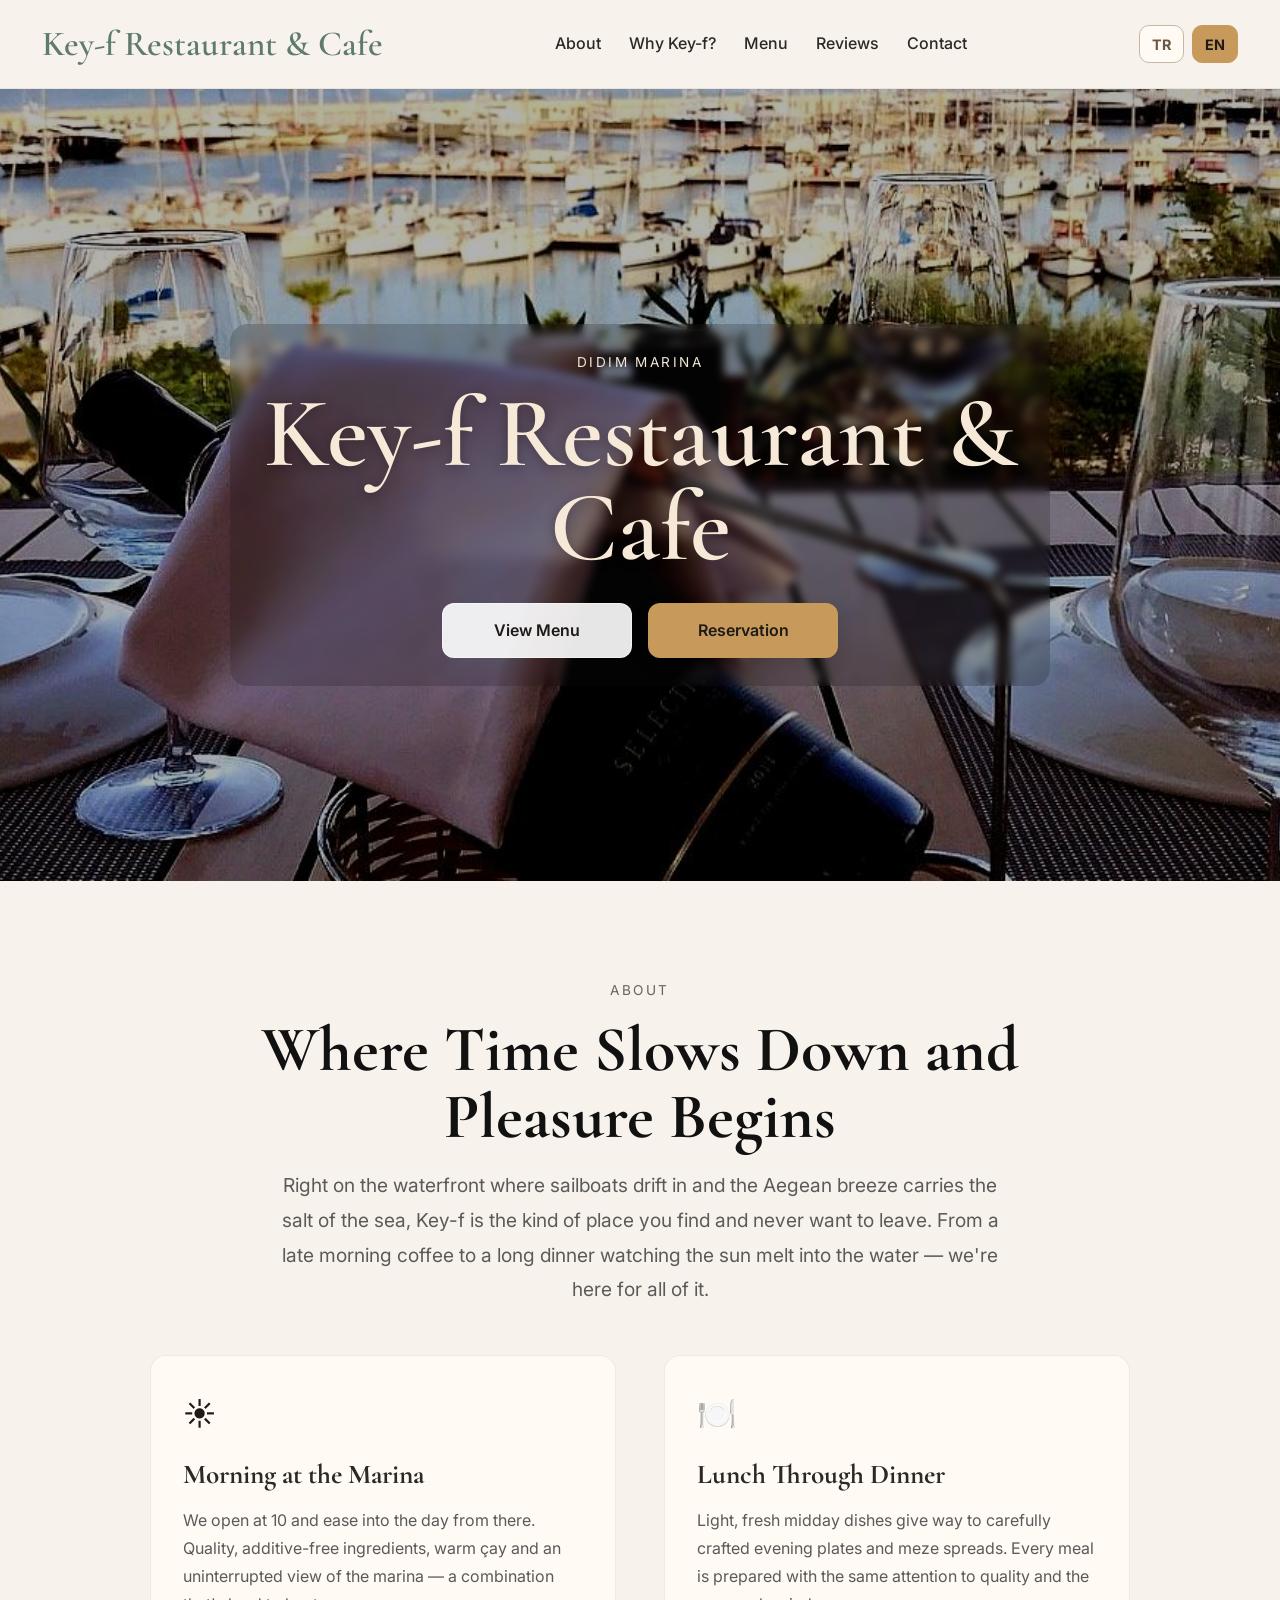
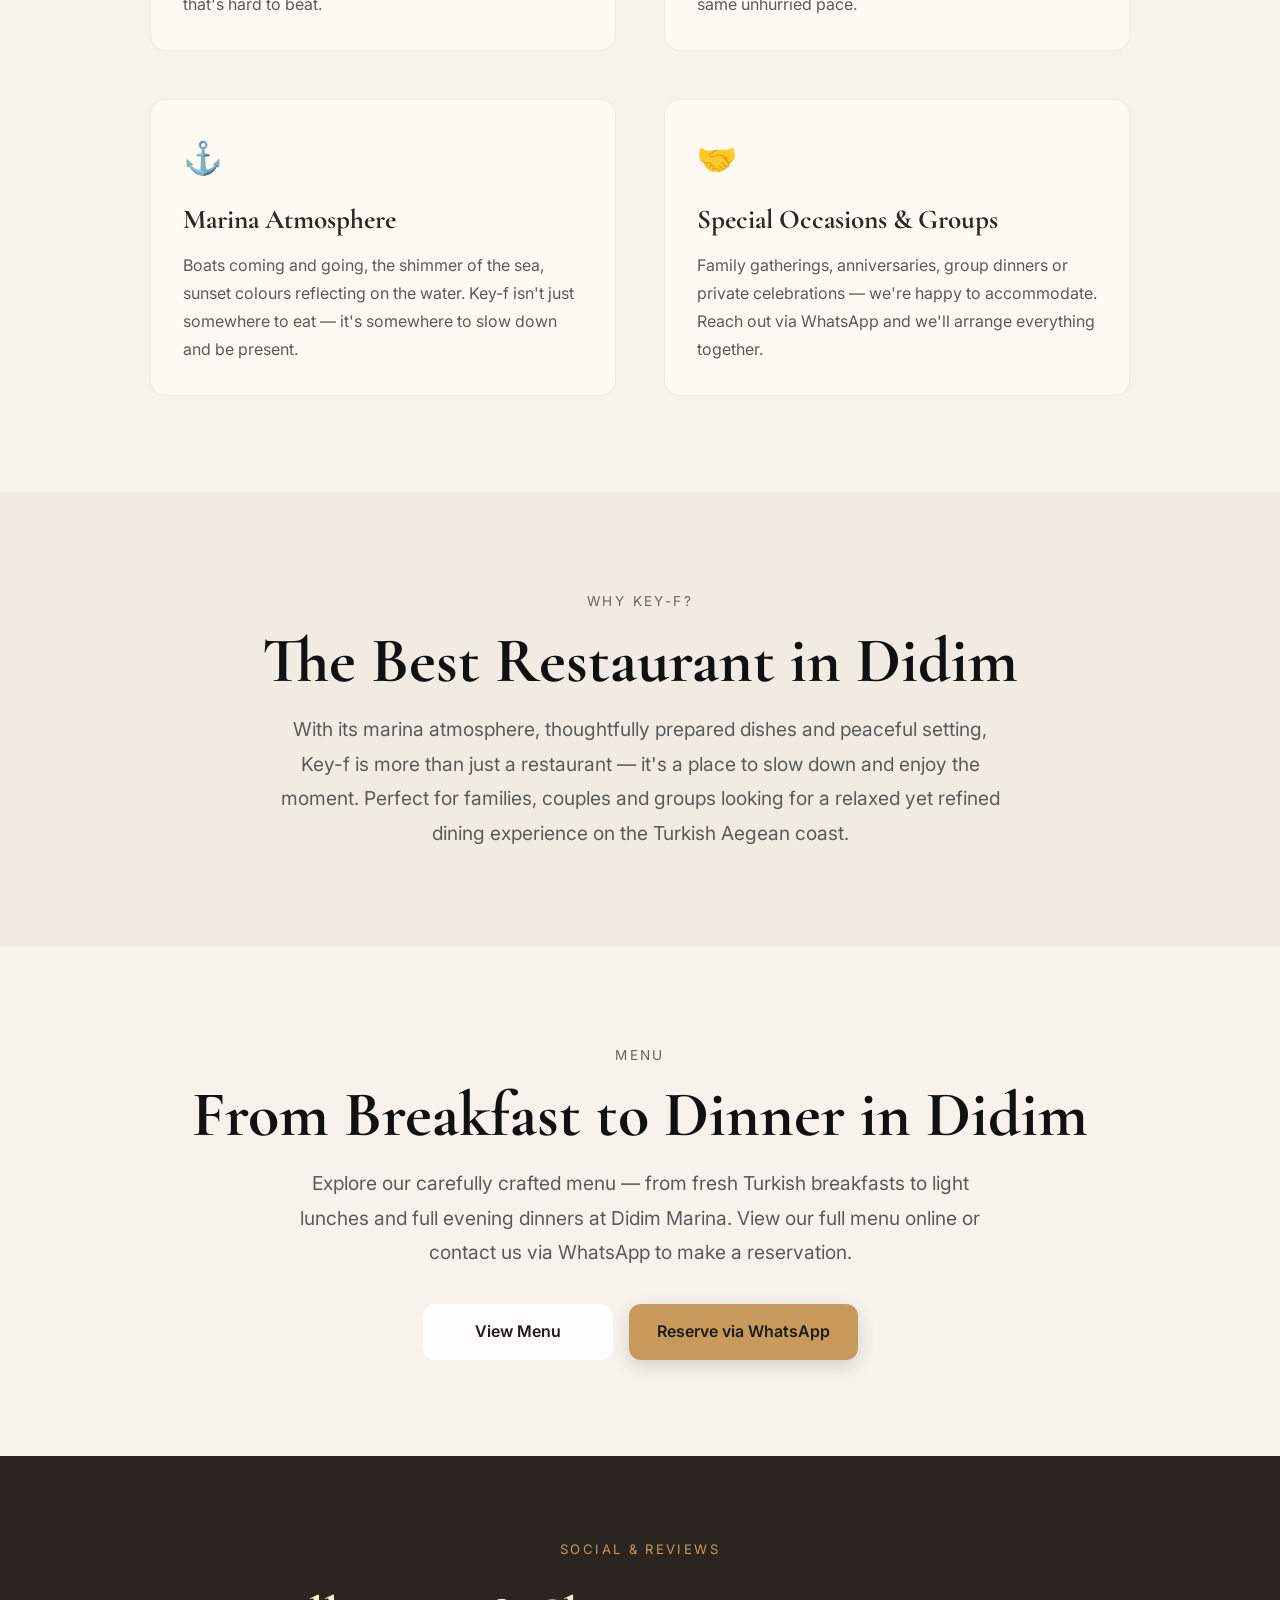
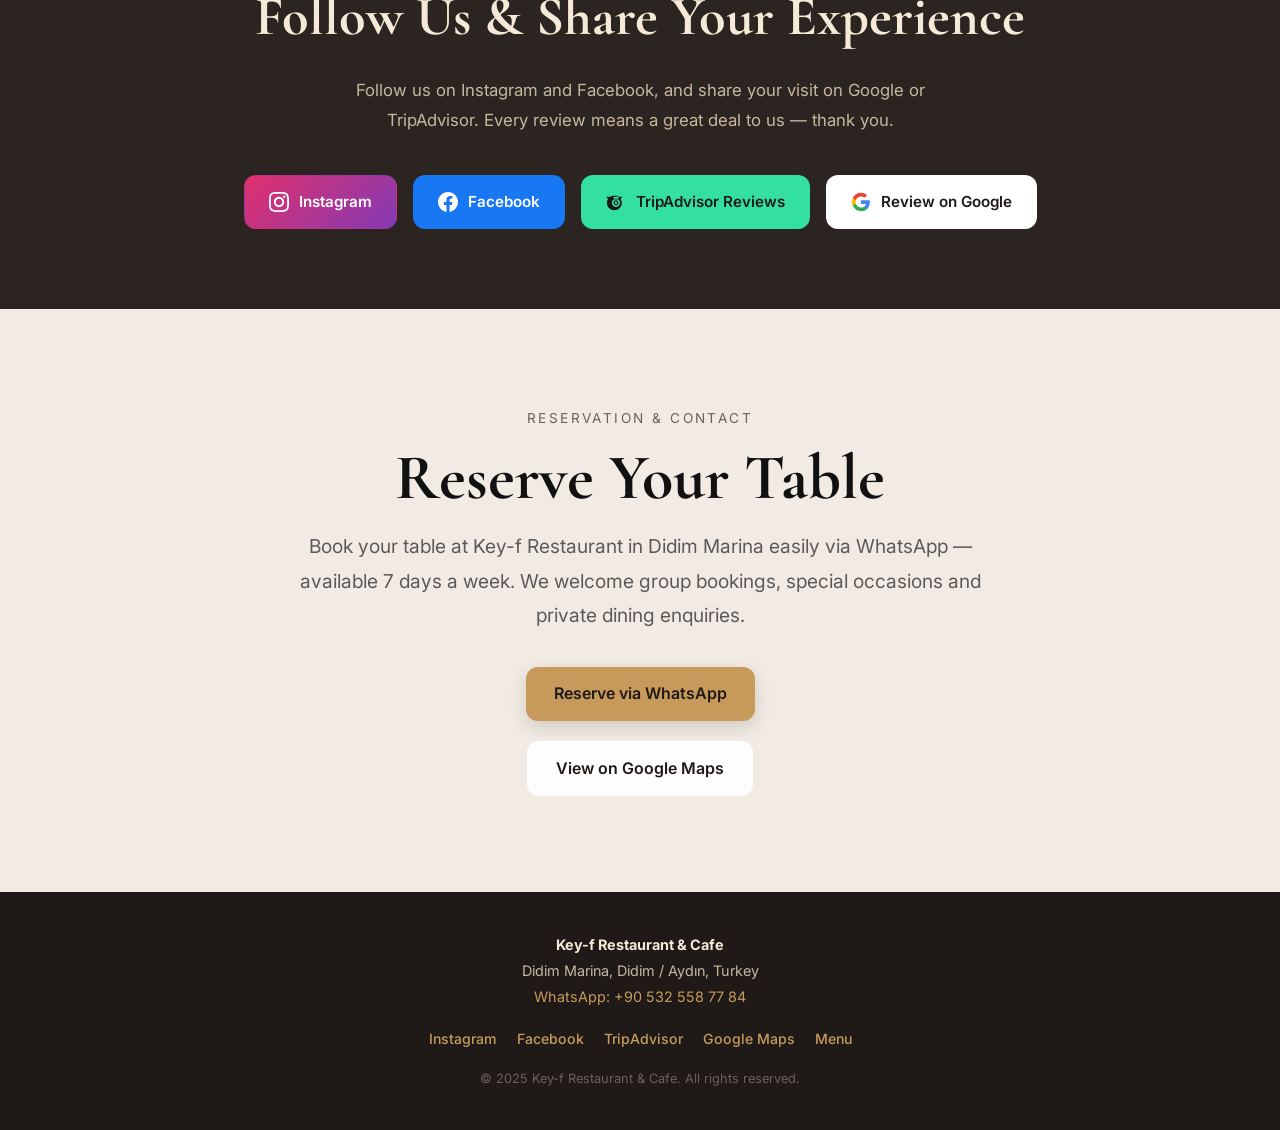
==== commit fd1fcee1: "Update en.html" ====
--- a/en.html
+++ b/en.html
@@ -59,6 +59,7 @@
     "openingHours": "Mo-Su 08:00-23:00",
     "sameAs": [
       "https://www.instagram.com/keyfrestaurant",
+      "https://www.facebook.com/keyfrestaurant/",
       "https://www.tripadvisor.com.tr/overview?locationId=4831792"
     ]
   }
@@ -167,16 +168,12 @@
     .social-btn svg { width: 20px; height: 20px; flex-shrink: 0; }
     .social-btn-instagram { background: linear-gradient(135deg, #e1306c, #833ab4); color: #fff; }
     .social-btn-instagram:hover { opacity: 0.88; transform: translateY(-2px); }
+    .social-btn-facebook { background: #1877f2; color: #fff; }
+    .social-btn-facebook:hover { background: #1565d8; transform: translateY(-2px); }
     .social-btn-tripadvisor { background: #34e0a1; color: #1a1a1a; }
     .social-btn-tripadvisor:hover { background: #28c98f; transform: translateY(-2px); }
     .social-btn-google { background: #fff; color: #1f1a17; border-color: rgba(255,255,255,0.3); }
     .social-btn-google:hover { background: #f1f1f1; transform: translateY(-2px); }
-
-    .map-wrapper {
-      margin-top: 40px; border-radius: 16px; overflow: hidden;
-      box-shadow: 0 8px 32px rgba(0,0,0,0.12); border: 1px solid rgba(199,154,92,0.2);
-    }
-    .map-wrapper iframe { display: block; width: 100%; height: 420px; border: 0; }
 
     footer { background: #1f1a17; color: #c8b79f; text-align: center; padding: 40px 20px; font-size: 0.9rem; line-height: 1.8; }
     .footer-social { display: flex; justify-content: center; gap: 20px; margin: 16px 0; flex-wrap: wrap; }
@@ -207,7 +204,6 @@
       .content-section p { font-size: 1rem; line-height: 1.75; }
       .social-links { flex-direction: column; align-items: center; }
       .social-btn { width: 100%; max-width: 300px; justify-content: center; }
-      .map-wrapper iframe { height: 300px; }
     }
     @media (max-width: 480px) {
       .logo { font-size: 1.6rem; }
@@ -255,39 +251,26 @@
           Key-f is the kind of place you find and never want to leave.
           From a late morning coffee to a long dinner watching the sun melt into the water — we're here for all of it.
         </p>
-
         <div class="about-grid">
           <div class="about-card">
             <div class="about-card-icon">☀️</div>
             <h3>Morning at the Marina</h3>
-            <p>
-              We open at 10 and ease into the day from there. Quality, additive-free ingredients,
-              warm çay and an uninterrupted view of the marina — a combination that's hard to beat.
-            </p>
+            <p>We open at 10 and ease into the day from there. Quality, additive-free ingredients, warm çay and an uninterrupted view of the marina — a combination that's hard to beat.</p>
           </div>
           <div class="about-card">
             <div class="about-card-icon">🍽️</div>
             <h3>Lunch Through Dinner</h3>
-            <p>
-              Light, fresh midday dishes give way to carefully crafted evening plates and meze spreads.
-              Every meal is prepared with the same attention to quality and the same unhurried pace.
-            </p>
+            <p>Light, fresh midday dishes give way to carefully crafted evening plates and meze spreads. Every meal is prepared with the same attention to quality and the same unhurried pace.</p>
           </div>
           <div class="about-card">
             <div class="about-card-icon">⚓</div>
             <h3>Marina Atmosphere</h3>
-            <p>
-              Boats coming and going, the shimmer of the sea, sunset colours reflecting on the water.
-              Key-f isn't just somewhere to eat — it's somewhere to slow down and be present.
-            </p>
+            <p>Boats coming and going, the shimmer of the sea, sunset colours reflecting on the water. Key-f isn't just somewhere to eat — it's somewhere to slow down and be present.</p>
           </div>
           <div class="about-card">
             <div class="about-card-icon">🤝</div>
             <h3>Special Occasions &amp; Groups</h3>
-            <p>
-              Family gatherings, anniversaries, group dinners or private celebrations — we're happy to accommodate.
-              Reach out via WhatsApp and we'll arrange everything together.
-            </p>
+            <p>Family gatherings, anniversaries, group dinners or private celebrations — we're happy to accommodate. Reach out via WhatsApp and we'll arrange everything together.</p>
           </div>
         </div>
       </div>
@@ -297,10 +280,7 @@
       <div class="section-container">
         <span class="section-eyebrow">WHY KEY-F?</span>
         <h2>The Best Restaurant in Didim</h2>
-        <p>
-          With its marina atmosphere, thoughtfully prepared dishes and peaceful setting, Key-f is more than just a restaurant — it's a place to slow down and enjoy the moment.
-          Perfect for families, couples and groups looking for a relaxed yet refined dining experience on the Turkish Aegean coast.
-        </p>
+        <p>With its marina atmosphere, thoughtfully prepared dishes and peaceful setting, Key-f is more than just a restaurant — it's a place to slow down and enjoy the moment. Perfect for families, couples and groups looking for a relaxed yet refined dining experience on the Turkish Aegean coast.</p>
       </div>
     </section>
 
@@ -308,10 +288,7 @@
       <div class="section-container">
         <span class="section-eyebrow">MENU</span>
         <h2>From Breakfast to Dinner in Didim</h2>
-        <p>
-          Explore our carefully crafted menu — from fresh Turkish breakfasts to light lunches and full evening dinners at Didim Marina.
-          View our full menu online or contact us via WhatsApp to make a reservation.
-        </p>
+        <p>Explore our carefully crafted menu — from fresh Turkish breakfasts to light lunches and full evening dinners at Didim Marina. View our full menu online or contact us via WhatsApp to make a reservation.</p>
         <div class="menu-buttons">
           <a href="https://keyfrestaurant.qr.menulux.com" target="_blank" rel="noopener" class="btn btn-secondary">View Menu</a>
           <a href="https://wa.me/905325587784" target="_blank" rel="noopener" class="btn btn-primary">Reserve via WhatsApp</a>
@@ -323,16 +300,21 @@
       <div class="social-container">
         <span class="social-eyebrow">SOCIAL &amp; REVIEWS</span>
         <h2>Follow Us &amp; Share Your Experience</h2>
-        <p>
-          Follow our latest updates on Instagram and share your visit on Google or TripAdvisor.
-          Every review means a great deal to us — thank you.
-        </p>
+        <p>Follow us on Instagram and Facebook, and share your visit on Google or TripAdvisor. Every review means a great deal to us — thank you.</p>
         <div class="social-links">
+
           <a href="https://www.instagram.com/keyfrestaurant" target="_blank" rel="noopener" class="social-btn social-btn-instagram">
             <svg viewBox="0 0 24 24" fill="currentColor" aria-hidden="true">
               <path d="M12 2.163c3.204 0 3.584.012 4.85.07 3.252.148 4.771 1.691 4.919 4.919.058 1.265.069 1.645.069 4.849 0 3.205-.012 3.584-.069 4.849-.149 3.225-1.664 4.771-4.919 4.919-1.266.058-1.644.07-4.85.07-3.204 0-3.584-.012-4.849-.07-3.26-.149-4.771-1.699-4.919-4.92-.058-1.265-.07-1.644-.07-4.849 0-3.204.013-3.583.07-4.849.149-3.227 1.664-4.771 4.919-4.919 1.266-.057 1.645-.069 4.849-.069zm0-2.163c-3.259 0-3.667.014-4.947.072-4.358.2-6.78 2.618-6.98 6.98-.059 1.281-.073 1.689-.073 4.948 0 3.259.014 3.668.072 4.948.2 4.358 2.618 6.78 6.98 6.98 1.281.058 1.689.072 4.948.072 3.259 0 3.668-.014 4.948-.072 4.354-.2 6.782-2.618 6.979-6.98.059-1.28.073-1.689.073-4.948 0-3.259-.014-3.667-.072-4.947-.196-4.354-2.617-6.78-6.979-6.98-1.281-.059-1.69-.073-4.949-.073zm0 5.838c-3.403 0-6.162 2.759-6.162 6.162s2.759 6.163 6.162 6.163 6.162-2.759 6.162-6.163c0-3.403-2.759-6.162-6.162-6.162zm0 10.162c-2.209 0-4-1.79-4-4 0-2.209 1.791-4 4-4s4 1.791 4 4c0 2.21-1.791 4-4 4zm6.406-11.845c-.796 0-1.441.645-1.441 1.44s.645 1.44 1.441 1.44c.795 0 1.439-.645 1.439-1.44s-.644-1.44-1.439-1.44z"/>
             </svg>
-            @keyfrestaurant
+            Instagram
+          </a>
+
+          <a href="https://www.facebook.com/keyfrestaurant/" target="_blank" rel="noopener" class="social-btn social-btn-facebook">
+            <svg viewBox="0 0 24 24" fill="currentColor" aria-hidden="true">
+              <path d="M24 12.073c0-6.627-5.373-12-12-12s-12 5.373-12 12c0 5.99 4.388 10.954 10.125 11.854v-8.385H7.078v-3.47h3.047V9.43c0-3.007 1.792-4.669 4.533-4.669 1.312 0 2.686.235 2.686.235v2.953H15.83c-1.491 0-1.956.925-1.956 1.874v2.25h3.328l-.532 3.47h-2.796v8.385C19.612 23.027 24 18.062 24 12.073z"/>
+            </svg>
+            Facebook
           </a>
 
           <a href="https://www.tripadvisor.com.tr/overview?locationId=4831792" target="_blank" rel="noopener" class="social-btn social-btn-tripadvisor">
@@ -346,11 +328,12 @@
             <svg viewBox="0 0 24 24" aria-hidden="true">
               <path fill="#4285F4" d="M22.56 12.25c0-.78-.07-1.53-.2-2.25H12v4.26h5.92c-.26 1.37-1.04 2.53-2.21 3.31v2.77h3.57c2.08-1.92 3.28-4.74 3.28-8.09z"/>
               <path fill="#34A853" d="M12 23c2.97 0 5.46-.98 7.28-2.66l-3.57-2.77c-.98.66-2.23 1.06-3.71 1.06-2.86 0-5.29-1.93-6.16-4.53H2.18v2.84C3.99 20.53 7.7 23 12 23z"/>
-              <path fill="#FBBC05" d="M5.84 14.09c-.22-.66-.35-1.36-.35-2.09s.13-1.43.35-2.09V7.07H2.18C1.43 8.55 1 12s.43 3.45 1.18 4.93l2.85-2.22.81-.62z"/>
+              <path fill="#FBBC05" d="M5.84 14.09c-.22-.66-.35-1.36-.35-2.09s.13-1.43.35-2.09V7.07H2.18C1.43 8.55 1 10.22 1 12s.43 3.45 1.18 4.93l2.85-2.22.81-.62z"/>
               <path fill="#EA4335" d="M12 5.38c1.62 0 3.06.56 4.21 1.64l3.15-3.15C17.45 2.09 14.97 1 12 1 7.7 1 3.99 3.47 2.18 7.07l3.66 2.84c.87-2.6 3.3-4.53 6.16-4.53z"/>
             </svg>
             Review on Google
           </a>
+
         </div>
       </div>
     </section>
@@ -359,19 +342,12 @@
       <div class="section-container">
         <span class="section-eyebrow">RESERVATION &amp; CONTACT</span>
         <h2>Reserve Your Table</h2>
-        <p>
-          Book your table at Key-f Restaurant in Didim Marina easily via WhatsApp — available 7 days a week.
-          We welcome group bookings, special occasions and private dining enquiries.
-        </p>
+        <p>Book your table at Key-f Restaurant in Didim Marina easily via WhatsApp — available 7 days a week. We welcome group bookings, special occasions and private dining enquiries.</p>
         <div style="margin-top: 34px;">
-          <a href="https://wa.me/905325587784" target="_blank" rel="noopener" class="btn btn-primary">
-            Reserve via WhatsApp
-          </a>
+          <a href="https://wa.me/905325587784" target="_blank" rel="noopener" class="btn btn-primary">Reserve via WhatsApp</a>
         </div>
         <div style="margin-top: 20px;">
-          <a href="https://www.google.com/maps/search/Key-f+Restaurant+%26+Cafe+Didim" target="_blank" rel="noopener" class="btn btn-secondary">
-            View on Google Maps
-          </a>
+          <a href="https://www.google.com/maps/search/Key-f+Restaurant+%26+Cafe+Didim" target="_blank" rel="noopener" class="btn btn-secondary">View on Google Maps</a>
         </div>
       </div>
     </section>
@@ -383,6 +359,7 @@
     <p><a href="https://wa.me/905325587784" style="color:#c79a5c;">WhatsApp: +90 532 558 77 84</a></p>
     <div class="footer-social">
       <a href="https://www.instagram.com/keyfrestaurant" target="_blank" rel="noopener">Instagram</a>
+      <a href="https://www.facebook.com/keyfrestaurant/" target="_blank" rel="noopener">Facebook</a>
       <a href="https://www.tripadvisor.com.tr/overview?locationId=4831792" target="_blank" rel="noopener">TripAdvisor</a>
       <a href="https://www.google.com/maps/search/Key-f+Restaurant+%26+Cafe+Didim" target="_blank" rel="noopener">Google Maps</a>
       <a href="https://keyfrestaurant.qr.menulux.com" target="_blank" rel="noopener">Menu</a>
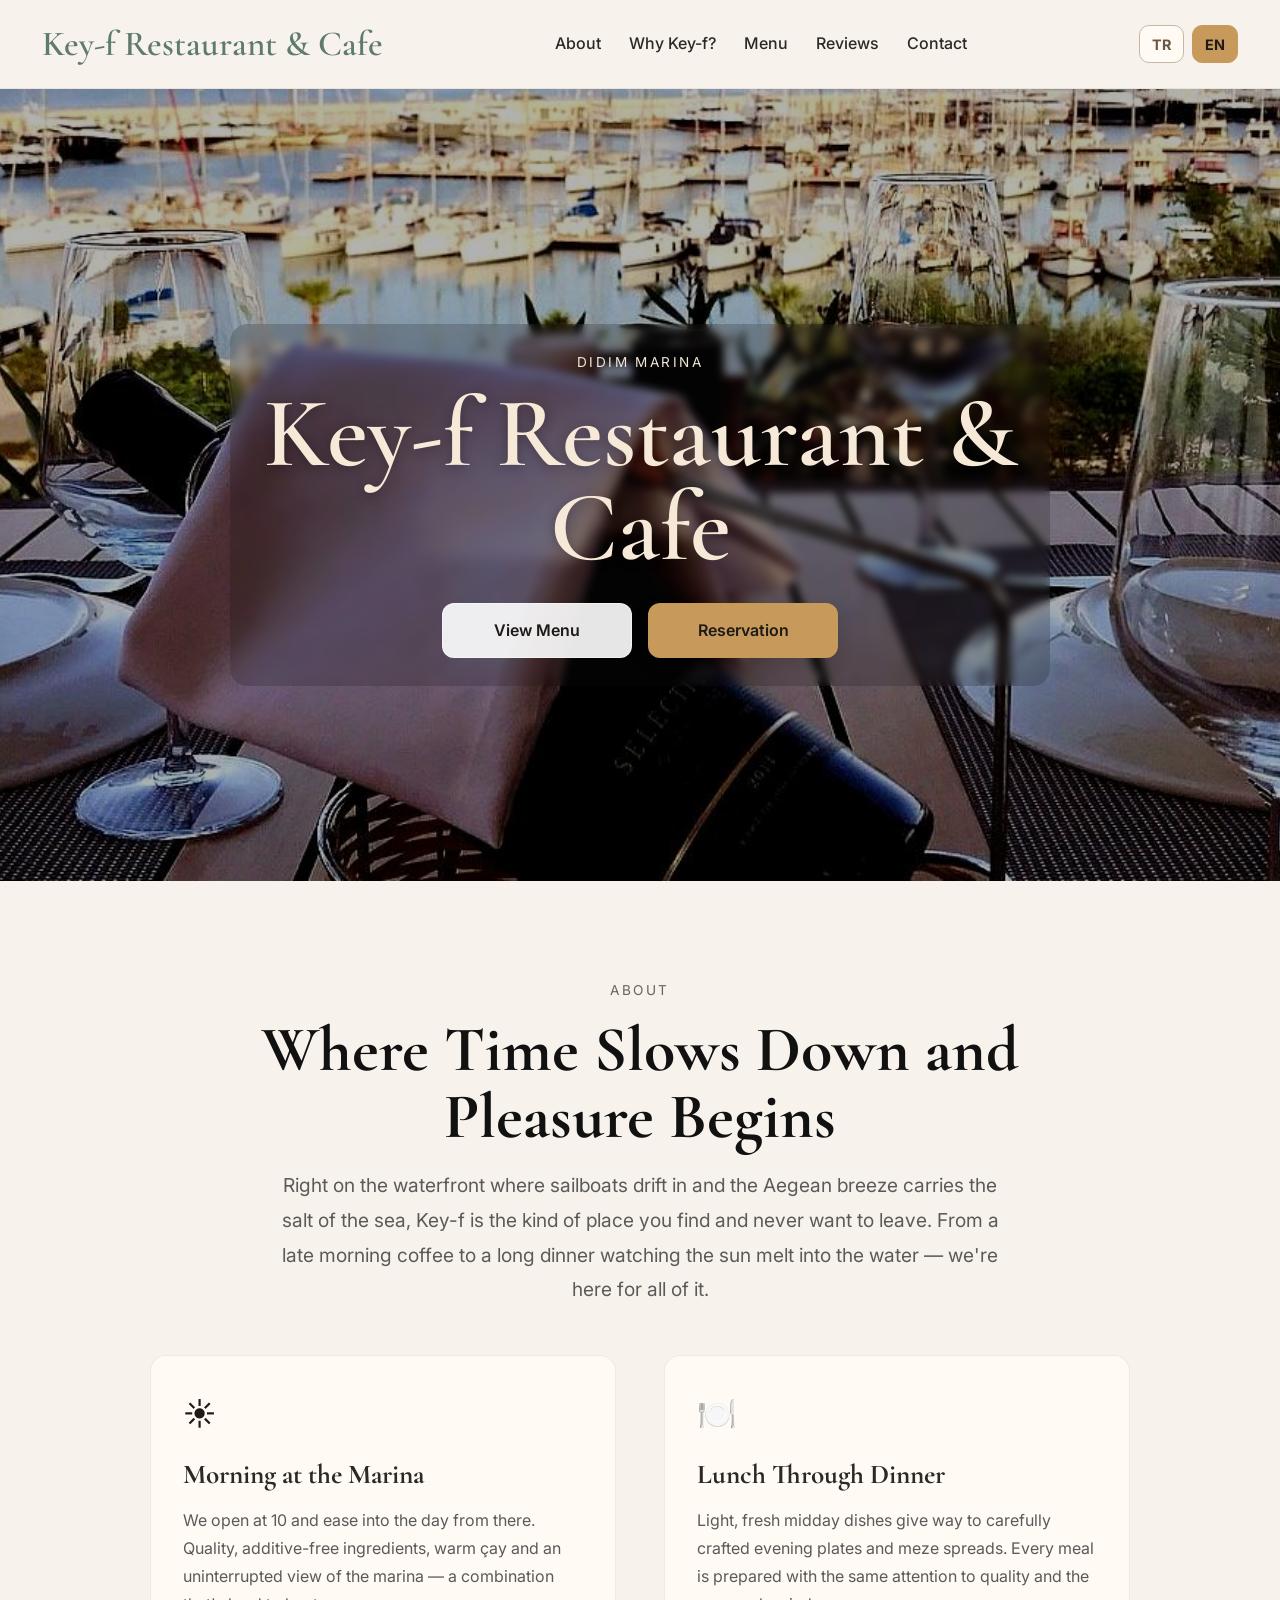
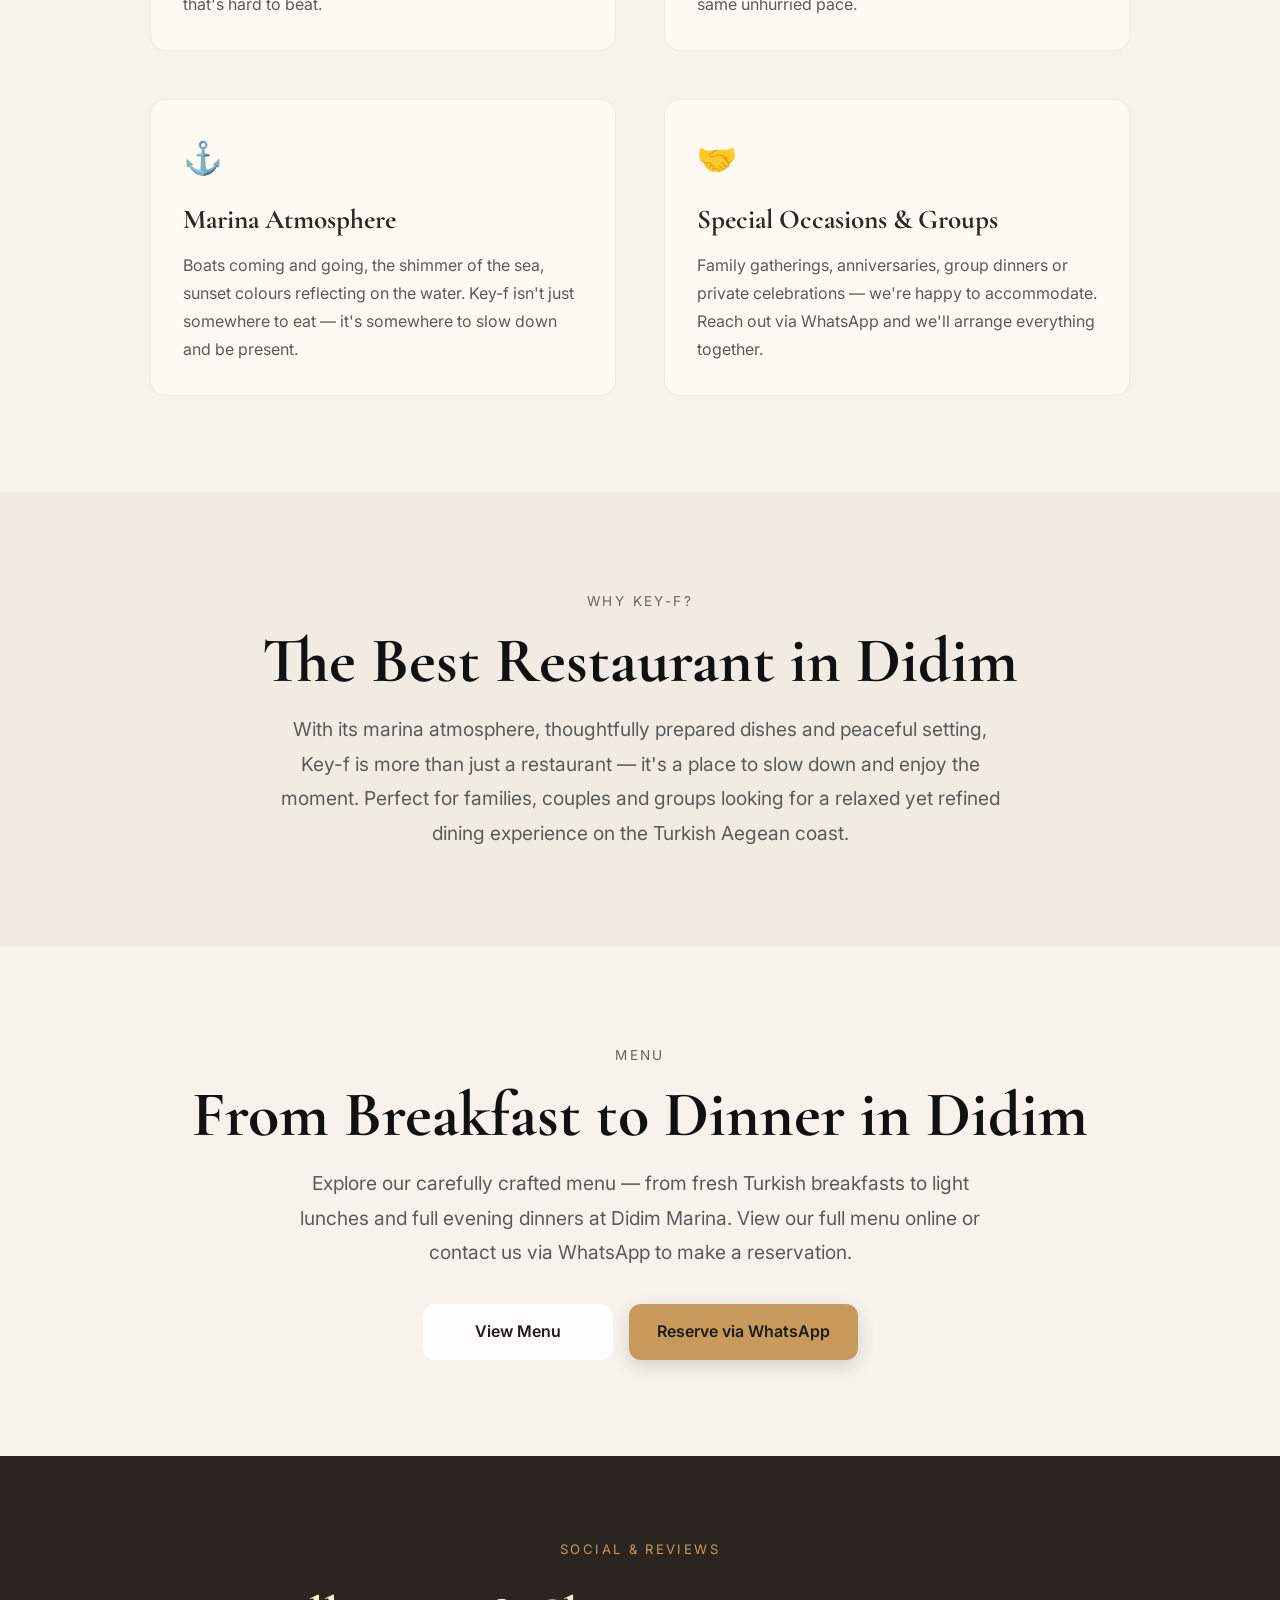
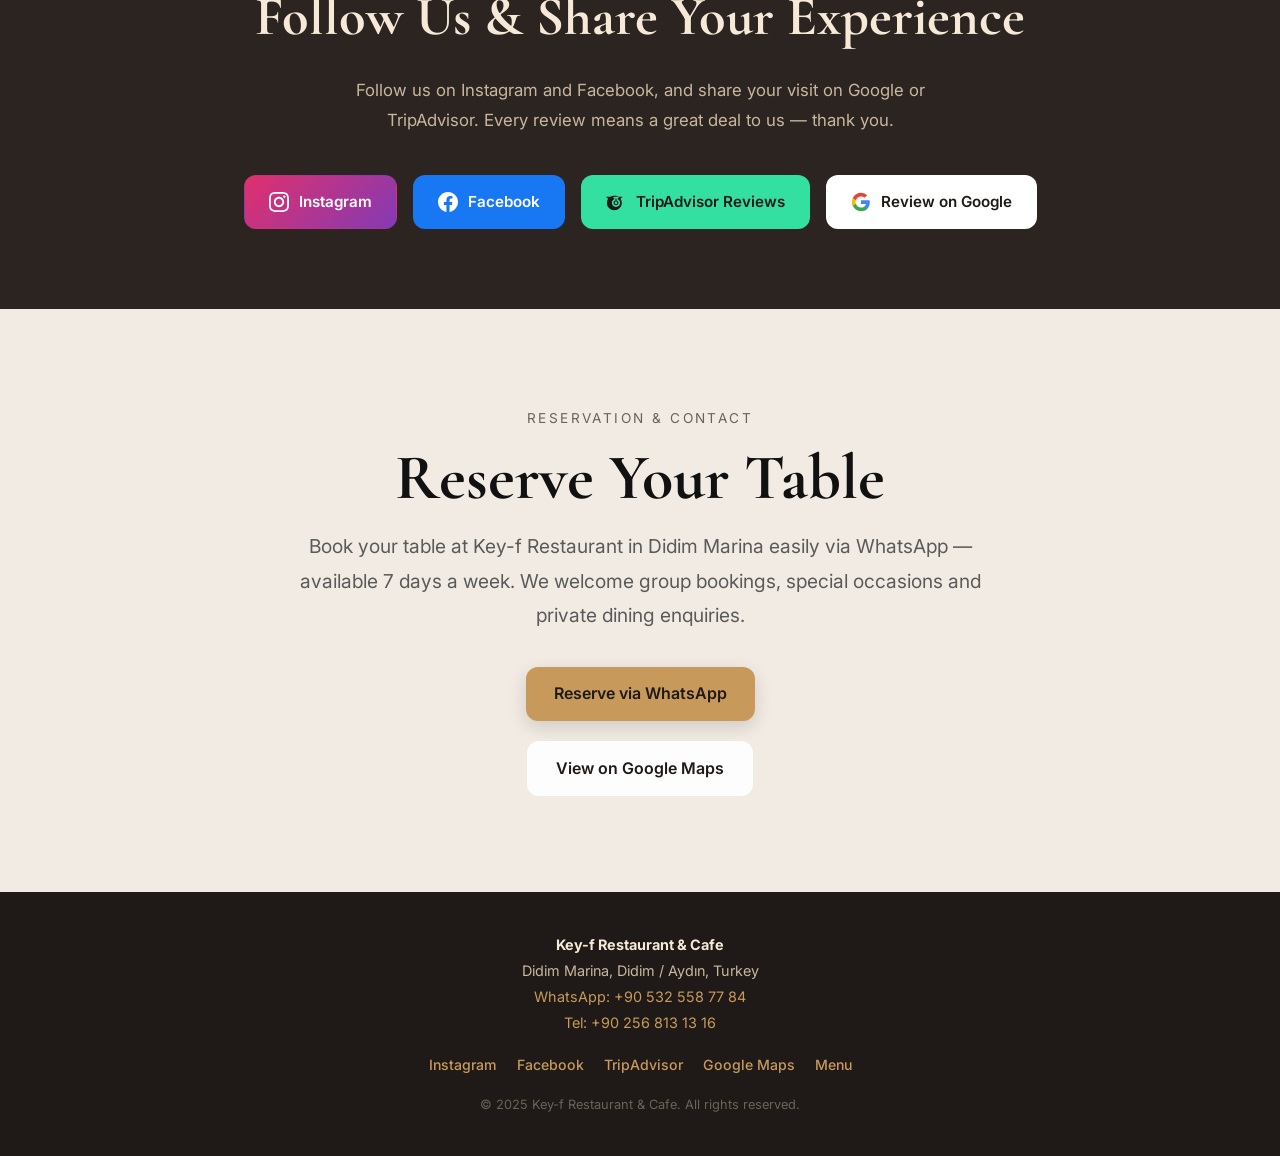
==== commit b5c4f4d7: "Update en.html" ====
--- a/en.html
+++ b/en.html
@@ -39,7 +39,7 @@
     "description": "Seafront restaurant and cafe at Didim Marina. From breakfast to dinner with stunning sea views and a relaxed atmosphere.",
     "url": "https://www.keyfrestaurant.com/en.html",
     "image": "https://www.keyfrestaurant.com/hero.jpg",
-    "telephone": "+905325587784",
+    "telephone": ["+905325587784", "+902568131316"],
     "address": {
       "@type": "PostalAddress",
       "addressLocality": "Didim",
@@ -357,6 +357,7 @@
     <p><strong style="color:#f6e9d7;">Key-f Restaurant &amp; Cafe</strong></p>
     <p>Didim Marina, Didim / Aydın, Turkey</p>
     <p><a href="https://wa.me/905325587784" style="color:#c79a5c;">WhatsApp: +90 532 558 77 84</a></p>
+    <p><a href="tel:+902568131316" style="color:#c79a5c;">Tel: +90 256 813 13 16</a></p>
     <div class="footer-social">
       <a href="https://www.instagram.com/keyfrestaurant" target="_blank" rel="noopener">Instagram</a>
       <a href="https://www.facebook.com/keyfrestaurant/" target="_blank" rel="noopener">Facebook</a>
